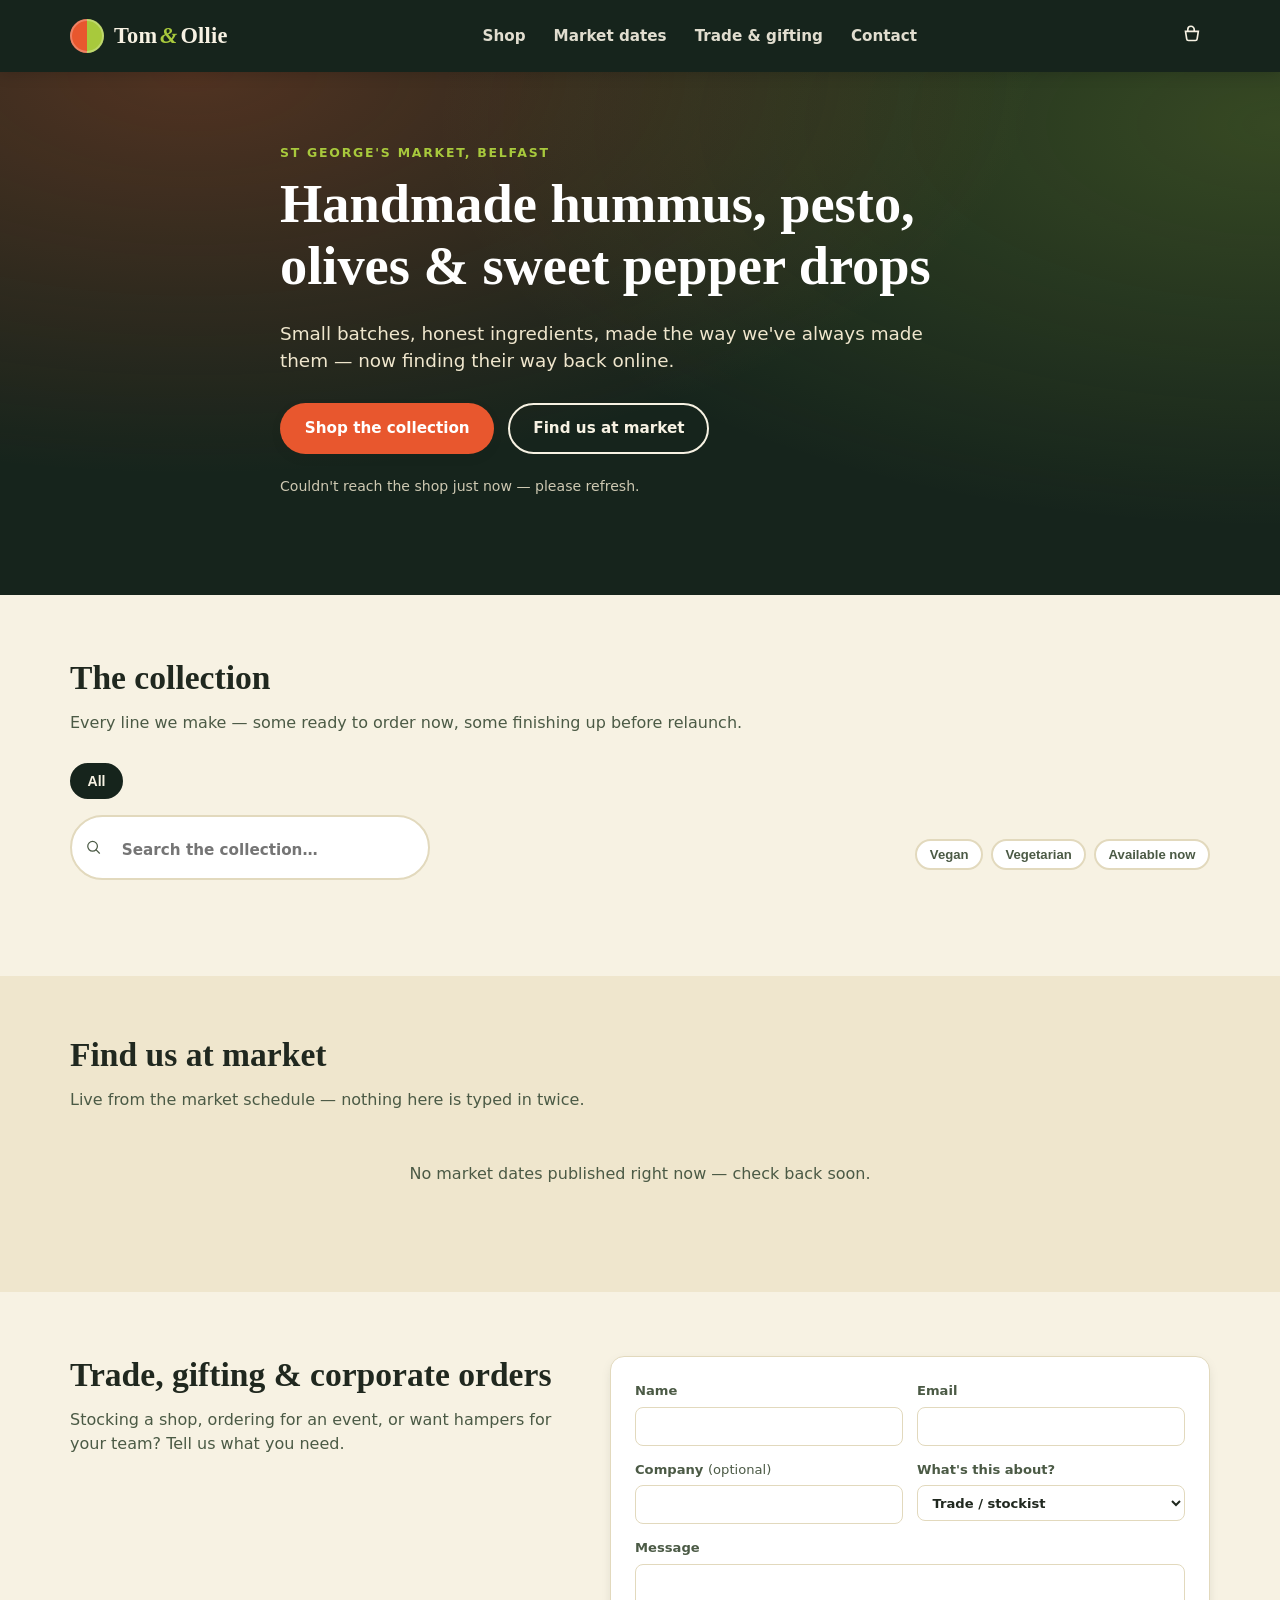
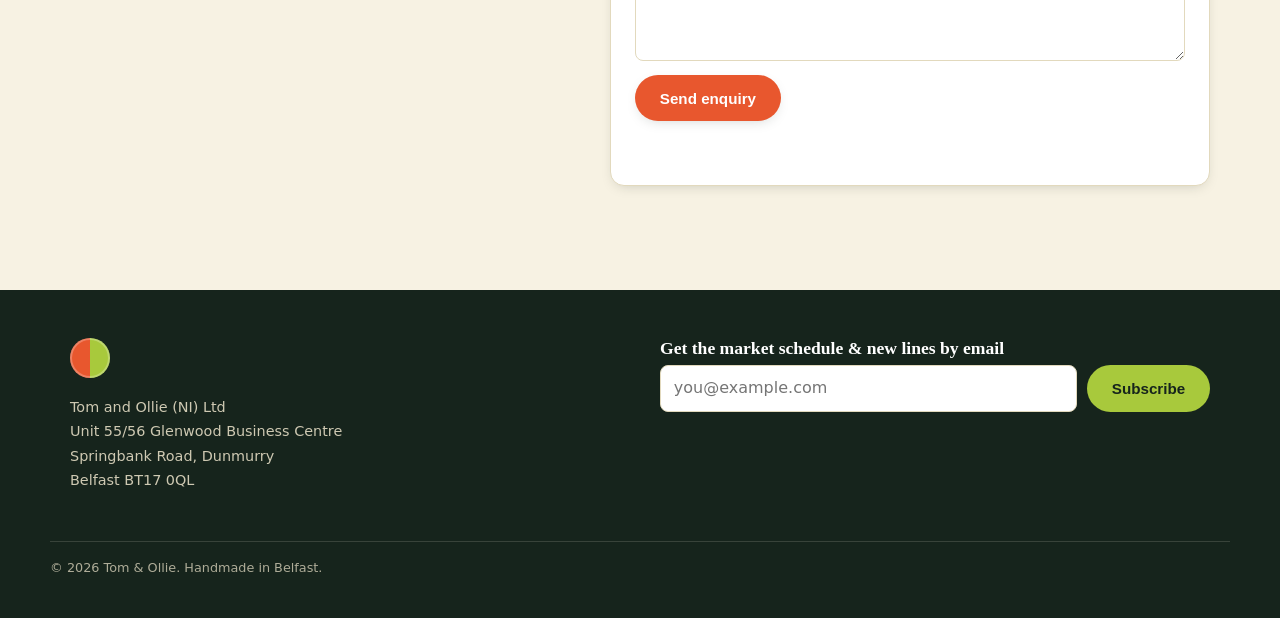
==== frontend/index.html @ d5cab0a1 "Add the storefront front end A responsive, no-build HTML/CSS/JS site in frontend/, served by the Fas" ====
<!doctype html>
<html lang="en-GB">
<head>
  <meta charset="UTF-8" />
  <meta name="viewport" content="width=device-width, initial-scale=1" />
  <title>Tom &amp; Ollie — Handmade Hummus, Pesto &amp; Olives, Belfast</title>
  <meta name="description" content="Tom & Ollie: handmade hummus, pesto, olives and sweet pepper drops from St George's Market, Belfast." />
  <link rel="stylesheet" href="css/style.css" />
</head>
<body>

  <a class="skip-link" href="#main">Skip to content</a>

  <header class="site-header" id="top">
    <div class="wrap header-row">
      <a class="brand" href="#top" aria-label="Tom & Ollie home">
        <span class="brand-mark" aria-hidden="true"></span>
        <span class="brand-word">Tom<span class="amp">&amp;</span>Ollie</span>
      </a>

      <nav class="main-nav" id="mainNav" aria-label="Main">
        <a href="#shop">Shop</a>
        <a href="#market">Market dates</a>
        <a href="#trade">Trade &amp; gifting</a>
        <a href="#contact">Contact</a>
      </nav>

      <div class="header-actions">
        <button class="basket-btn" id="basketToggle" aria-haspopup="dialog" aria-controls="basketDrawer">
          <svg viewBox="0 0 24 24" width="22" height="22" aria-hidden="true"><path fill="currentColor" d="M6 6h15l-1.5 9h-12z" opacity=".001"/><path fill="none" stroke="currentColor" stroke-width="1.8" d="M6 8h14l-1.3 8.2a2 2 0 0 1-2 1.8H9.3a2 2 0 0 1-2-1.8L6 8Zm2.5 0V6a3.5 3.5 0 0 1 7 0v2"/></svg>
          <span class="basket-count" id="basketCount" hidden>0</span>
          <span class="visually-hidden">Basket</span>
        </button>
        <button class="nav-toggle" id="navToggle" aria-expanded="false" aria-controls="mainNav" aria-label="Toggle menu">
          <span></span><span></span><span></span>
        </button>
      </div>
    </div>
  </header>

  <main id="main">

    <section class="hero">
      <div class="wrap hero-inner">
        <p class="eyebrow">St George's Market, Belfast</p>
        <h1>Handmade hummus, pesto, olives &amp; sweet pepper drops</h1>
        <p class="hero-sub">Small batches, honest ingredients, made the way we've always made them — now finding their way back online.</p>
        <div class="hero-actions">
          <a class="btn btn-primary" href="#shop">Shop the collection</a>
          <a class="btn btn-ghost" href="#market">Find us at market</a>
        </div>
        <p class="hero-status" id="heroStatus" aria-live="polite">Loading the collection…</p>
      </div>
    </section>

    <section class="shop" id="shop">
      <div class="wrap">
        <div class="shop-head">
          <h2>The collection</h2>
          <p class="muted">Every line we make — some ready to order now, some finishing up before relaunch.</p>
        </div>

        <div class="controls">
          <div class="pill-group" id="categoryPills" role="tablist" aria-label="Filter by category">
            <button class="pill is-active" data-category="" role="tab" aria-selected="true">All</button>
          </div>

          <div class="controls-row">
            <label class="search" for="searchInput">
              <svg viewBox="0 0 24 24" width="18" height="18" aria-hidden="true"><circle cx="11" cy="11" r="7" fill="none" stroke="currentColor" stroke-width="1.8"/><line x1="16.2" y1="16.2" x2="21" y2="21" stroke="currentColor" stroke-width="1.8" stroke-linecap="round"/></svg>
              <input type="search" id="searchInput" placeholder="Search the collection…" autocomplete="off" />
            </label>

            <div class="chip-group" role="group" aria-label="Dietary filters">
              <button class="chip" id="veganChip" data-flag="vegan" aria-pressed="false">Vegan</button>
              <button class="chip" id="vegChip" data-flag="vegetarian" aria-pressed="false">Vegetarian</button>
              <button class="chip" id="availableChip" data-flag="available" aria-pressed="false">Available now</button>
            </div>
          </div>
        </div>

        <p class="result-count" id="resultCount" aria-live="polite"></p>

        <div class="grid" id="productGrid" aria-live="polite"></div>
        <p class="empty-state" id="emptyState" hidden>Nothing matches that search just yet — try another term or clear the filters.</p>
      </div>
    </section>

    <section class="market" id="market">
      <div class="wrap">
        <h2>Find us at market</h2>
        <p class="muted">Live from the market schedule — nothing here is typed in twice.</p>
        <div class="event-list" id="eventList"></div>
        <p class="empty-state" id="eventEmpty" hidden>No market dates published right now — check back soon.</p>
      </div>
    </section>

    <section class="trade" id="trade">
      <div class="wrap trade-grid">
        <div>
          <h2>Trade, gifting &amp; corporate orders</h2>
          <p class="muted">Stocking a shop, ordering for an event, or want hampers for your team? Tell us what you need.</p>
        </div>
        <form id="enquiryForm" class="card-form" novalidate>
          <div class="field-row">
            <label>
              Name
              <input type="text" name="name" required maxlength="160" />
            </label>
            <label>
              Email
              <input type="email" name="email" required />
            </label>
          </div>
          <div class="field-row">
            <label>
              Company <span class="optional">(optional)</span>
              <input type="text" name="company" maxlength="200" />
            </label>
            <label>
              What's this about?
              <select name="kind">
                <option value="trade">Trade / stockist</option>
                <option value="corporate">Corporate / gifting</option>
                <option value="general">Something else</option>
              </select>
            </label>
          </div>
          <label>
            Message
            <textarea name="message" required maxlength="4000" rows="4"></textarea>
          </label>
          <button type="submit" class="btn btn-primary">Send enquiry</button>
          <p class="form-note" id="enquiryNote" role="status"></p>
        </form>
      </div>
    </section>

  </main>

  <footer class="site-footer" id="contact">
    <div class="wrap footer-grid">
      <div>
        <span class="brand-mark small" aria-hidden="true"></span>
        <p class="footer-address">
          Tom and Ollie (NI) Ltd<br />
          Unit 55/56 Glenwood Business Centre<br />
          Springbank Road, Dunmurry<br />
          Belfast BT17 0QL
        </p>
      </div>

      <form id="newsletterForm" class="newsletter">
        <h3>Get the market schedule &amp; new lines by email</h3>
        <div class="newsletter-row">
          <label class="visually-hidden" for="newsletterEmail">Email address</label>
          <input type="email" id="newsletterEmail" name="email" placeholder="you@example.com" required />
          <button type="submit" class="btn btn-lime">Subscribe</button>
        </div>
        <p class="form-note" id="newsletterNote" role="status"></p>
      </form>
    </div>
    <div class="wrap footer-bottom">
      <p>© <span id="year"></span> Tom &amp; Ollie. Handmade in Belfast.</p>
    </div>
  </footer>

  <div class="drawer-backdrop" id="drawerBackdrop" hidden></div>
  <aside class="basket-drawer" id="basketDrawer" role="dialog" aria-modal="true" aria-label="Your basket" hidden>
    <div class="drawer-head">
      <h2>Your basket</h2>
      <button class="icon-btn" id="basketClose" aria-label="Close basket">✕</button>
    </div>
    <div class="drawer-body" id="basketBody">
      <p class="empty-state" id="basketEmpty">Your basket is empty — everything you add will show up here.</p>
      <ul class="basket-lines" id="basketLines"></ul>

      <div class="basket-totals" id="basketTotals" hidden>
        <div class="row"><span>Subtotal</span><span id="basketSubtotal">£0.00</span></div>
      </div>

      <div class="quote-form" id="quoteForm" hidden>
        <h3>Delivery quote</h3>
        <div class="field-row">
          <label>
            Country
            <select id="quoteCountry">
              <option value="GB">United Kingdom</option>
              <option value="IE">Ireland</option>
            </select>
          </label>
          <label>
            Postcode
            <input type="text" id="quotePostcode" placeholder="BT1 1AA" maxlength="20" />
          </label>
        </div>
        <button class="btn btn-secondary" id="getQuoteBtn" type="button">Get delivery quote</button>
        <div id="quoteResult"></div>
      </div>

      <div class="checkout-form" id="checkoutForm" hidden>
        <h3>Delivery details</h3>
        <label>
          Full name
          <input type="text" id="ckName" maxlength="160" />
        </label>
        <label>
          Email
          <input type="email" id="ckEmail" />
        </label>
        <label>
          Address line 1
          <input type="text" id="ckLine1" maxlength="200" />
        </label>
        <label>
          Address line 2 <span class="optional">(optional)</span>
          <input type="text" id="ckLine2" maxlength="200" />
        </label>
        <div class="field-row">
          <label>
            Town / city
            <input type="text" id="ckCity" maxlength="120" />
          </label>
          <label>
            Postcode
            <input type="text" id="ckPostcode" maxlength="20" />
          </label>
        </div>
        <label class="checkbox-row">
          <input type="checkbox" id="ckGift" />
          This is a gift
        </label>
        <label id="ckGiftMsgWrap" hidden>
          Gift message <span class="optional">(optional)</span>
          <textarea id="ckGiftMsg" maxlength="500" rows="2"></textarea>
        </label>
        <button class="btn btn-primary" id="placeOrderBtn" type="button">Place order</button>
        <p class="form-note" id="orderNote" role="status"></p>
      </div>
    </div>
  </aside>

  <div class="modal-backdrop" id="modalBackdrop" hidden></div>
  <div class="product-modal" id="productModal" role="dialog" aria-modal="true" hidden>
    <button class="icon-btn modal-close" id="modalClose" aria-label="Close">✕</button>
    <div id="modalBody"></div>
  </div>

  <div class="toast" id="toast" role="status" aria-live="polite" hidden></div>

  <script src="js/app.js"></script>
</body>
</html>
---- frontend/css/style.css ----
/* Tom & Ollie — brand palette lifted from the market stall, the flyer and the
   packaging: deep forest green, the orange/lime split-circle mark, and a warm
   cream for everything that sits on top of it. */

:root {
  --forest: #16241c;
  --forest-2: #1e3226;
  --forest-3: #274031;
  --orange: #e8572e;
  --orange-dark: #c8451f;
  --lime: #a8c93c;
  --lime-dark: #8cae28;
  --cream: #f7f2e3;
  --cream-2: #efe6cd;
  --ink: #20281f;
  --ink-soft: #4b5a45;
  --line: #e2d9bd;

  --hummus: #d97a93;
  --pesto: #6f9a4c;
  --olives: #2f7f74;
  --peppers: #d98a34;

  --radius: 14px;
  --shadow: 0 10px 30px -12px rgba(22, 36, 28, 0.35);
  --shadow-sm: 0 4px 14px -6px rgba(22, 36, 28, 0.25);

  color-scheme: light;
}

* { box-sizing: border-box; }
[hidden] { display: none !important; }
html { scroll-behavior: smooth; }

body {
  margin: 0;
  background: var(--cream);
  color: var(--ink);
  font-family: "Avenir Next", "Segoe UI", system-ui, -apple-system, sans-serif;
  line-height: 1.5;
  -webkit-font-smoothing: antialiased;
}

h1, h2, h3 { font-family: Georgia, "Iowan Old Style", "Palatino Linotype", serif; margin: 0 0 .4em; line-height: 1.15; }
h1 { font-size: clamp(2rem, 5vw, 3.4rem); }
h2 { font-size: clamp(1.5rem, 3.4vw, 2.1rem); }
p { margin: 0 0 1em; }
.muted { color: var(--ink-soft); }
img { max-width: 100%; display: block; }

.wrap { max-width: 1180px; margin: 0 auto; padding-inline: 20px; }

.visually-hidden {
  position: absolute; width: 1px; height: 1px; overflow: hidden;
  clip: rect(0 0 0 0); white-space: nowrap;
}
.skip-link {
  position: absolute; left: -999px; top: 0; background: var(--orange); color: #fff;
  padding: 10px 16px; z-index: 200; border-radius: 0 0 8px 0;
}
.skip-link:focus { left: 0; }

/* -------- buttons -------- */
.btn {
  display: inline-flex; align-items: center; justify-content: center; gap: .5em;
  padding: .8em 1.5em; border-radius: 999px; border: 2px solid transparent;
  font-weight: 700; font-size: .95rem; text-decoration: none; cursor: pointer;
  transition: transform .15s ease, box-shadow .15s ease, background .15s ease, border-color .15s ease;
  white-space: nowrap;
}
.btn:active { transform: translateY(1px); }
.btn-primary { background: var(--orange); color: #fff; box-shadow: var(--shadow-sm); }
.btn-primary:hover { background: var(--orange-dark); }
.btn-primary:disabled { background: #cbb; opacity: .5; cursor: not-allowed; box-shadow: none; }
.btn-secondary { background: var(--forest); color: var(--cream); }
.btn-secondary:hover { background: var(--forest-2); }
.btn-lime { background: var(--lime); color: var(--forest); }
.btn-lime:hover { background: var(--lime-dark); }
.btn-ghost { background: transparent; border-color: var(--cream); color: var(--cream); }
.btn-ghost:hover { background: rgba(247, 242, 227, .12); }
.btn-block { width: 100%; }

.icon-btn {
  background: transparent; border: none; cursor: pointer; font-size: 1.1rem;
  color: var(--ink); width: 36px; height: 36px; border-radius: 50%;
  display: inline-flex; align-items: center; justify-content: center;
}
.icon-btn:hover { background: rgba(0,0,0,.06); }

/* -------- header -------- */
.site-header {
  position: sticky; top: 0; z-index: 60;
  background: var(--forest); color: var(--cream);
  box-shadow: 0 2px 14px rgba(0,0,0,.15);
}
.header-row { display: flex; align-items: center; justify-content: space-between; gap: 16px; height: 72px; }

.brand { display: flex; align-items: center; gap: 10px; text-decoration: none; color: var(--cream); }
.brand-mark {
  width: 34px; height: 34px; border-radius: 50%; flex: none;
  background: linear-gradient(90deg, var(--orange) 0 50%, var(--lime) 50% 100%);
  box-shadow: inset 0 0 0 2px rgba(255,255,255,.25);
}
.brand-mark.small { width: 40px; height: 40px; display: inline-block; margin-bottom: 10px; }
.brand-word { font-family: Georgia, serif; font-size: 1.4rem; font-weight: 700; letter-spacing: .01em; }
.brand-word .amp { color: var(--lime); padding: 0 .12em; font-style: italic; }

.main-nav { display: flex; gap: 28px; }
.main-nav a { color: var(--cream); text-decoration: none; font-weight: 600; font-size: .95rem; opacity: .9; }
.main-nav a:hover { opacity: 1; color: var(--lime); }

.header-actions { display: flex; align-items: center; gap: 6px; }
.basket-btn { position: relative; background: transparent; border: none; color: var(--cream); cursor: pointer; padding: 8px; border-radius: 50%; }
.basket-btn:hover { background: rgba(247,242,227,.12); }
.basket-count {
  position: absolute; top: 0; right: 0; background: var(--orange); color: #fff;
  font-size: .68rem; font-weight: 800; min-width: 18px; height: 18px; border-radius: 999px;
  display: flex; align-items: center; justify-content: center; padding: 0 4px;
}

.nav-toggle {
  display: none; flex-direction: column; justify-content: center; gap: 5px;
  width: 40px; height: 40px; background: transparent; border: none; cursor: pointer;
}
.nav-toggle span { display: block; height: 2px; width: 22px; background: var(--cream); border-radius: 2px; }

/* -------- hero -------- */
.hero {
  background:
    radial-gradient(120% 140% at 15% 0%, rgba(232,87,46,.28), transparent 55%),
    radial-gradient(120% 140% at 100% 10%, rgba(168,201,60,.22), transparent 55%),
    var(--forest);
  color: var(--cream);
  padding: 72px 0 84px;
}
.hero-inner { max-width: 760px; }
.eyebrow { text-transform: uppercase; letter-spacing: .14em; font-size: .78rem; font-weight: 700; color: var(--lime); margin-bottom: .8em; }
.hero h1 { color: #fff; }
.hero-sub { font-size: 1.15rem; color: var(--cream-2); max-width: 56ch; }
.hero-actions { display: flex; gap: 14px; flex-wrap: wrap; margin-top: 28px; }
.hero-status { margin-top: 22px; font-size: .88rem; color: var(--cream-2); opacity: .85; }

/* -------- shop controls -------- */
.shop { padding: 64px 0; }
.shop-head { margin-bottom: 28px; }

.controls { display: flex; flex-direction: column; gap: 16px; margin-bottom: 6px; }
.pill-group { display: flex; gap: 8px; flex-wrap: wrap; }
.pill {
  border: 2px solid var(--line); background: #fff; color: var(--ink);
  padding: .55em 1.1em; border-radius: 999px; font-weight: 700; font-size: .88rem;
  cursor: pointer; transition: all .15s ease;
}
.pill:hover { border-color: var(--orange); }
.pill.is-active { background: var(--forest); border-color: var(--forest); color: var(--cream); }

.controls-row { display: flex; gap: 14px; flex-wrap: wrap; align-items: center; justify-content: space-between; }
.search {
  display: flex; align-items: center; gap: 8px; background: #fff; border: 2px solid var(--line);
  border-radius: 999px; padding: .5em 1em; flex: 1 1 260px; max-width: 360px; color: var(--ink-soft);
}
.search input { border: none; outline: none; background: transparent; font-size: .95rem; width: 100%; color: var(--ink); }
.search:focus-within { border-color: var(--orange); }

.chip-group { display: flex; gap: 8px; flex-wrap: wrap; }
.chip {
  border: 2px solid var(--line); background: #fff; border-radius: 999px; padding: .45em .95em;
  font-size: .82rem; font-weight: 700; cursor: pointer; color: var(--ink-soft);
}
.chip[aria-pressed="true"] { background: var(--lime); border-color: var(--lime-dark); color: var(--forest); }

.result-count { font-size: .85rem; color: var(--ink-soft); margin: 18px 0 10px; }

/* -------- product grid -------- */
.grid {
  display: grid; grid-template-columns: repeat(auto-fill, minmax(250px, 1fr)); gap: 20px;
}
.card {
  background: #fff; border-radius: var(--radius); overflow: hidden; box-shadow: var(--shadow-sm);
  border: 1px solid var(--line); display: flex; flex-direction: column; text-align: left;
  cursor: pointer; transition: transform .15s ease, box-shadow .15s ease; padding: 0;
  animation: cardIn .28s ease both;
}
@keyframes cardIn { from { opacity: 0; transform: translateY(8px); } to { opacity: 1; transform: none; } }
.card:hover { transform: translateY(-3px); box-shadow: var(--shadow); }
.card:focus-visible { outline: 3px solid var(--orange); outline-offset: 2px; }

.card-top { height: 8px; }
.cat-hummus .card-top, .tag-hummus { background: var(--hummus); }
.cat-pesto .card-top, .tag-pesto { background: var(--pesto); }
.cat-olives .card-top, .tag-olives { background: var(--olives); }
.cat-sweet-pepper-drops .card-top, .tag-sweet-pepper-drops { background: var(--peppers); }

.card-body { padding: 18px 18px 20px; display: flex; flex-direction: column; gap: 8px; flex: 1; }
.card-cat {
  font-size: .7rem; font-weight: 800; text-transform: uppercase; letter-spacing: .07em;
  color: #fff; align-self: flex-start; padding: .25em .7em; border-radius: 999px;
}
.card-name { font-family: Georgia, serif; font-size: 1.18rem; margin: .1em 0 0; }
.card-spacer { flex: 1; }

.status-row { display: flex; align-items: center; justify-content: space-between; gap: 8px; margin-top: 6px; }
.price { font-weight: 800; font-size: 1.02rem; color: var(--ink); }
.price.muted-price { font-weight: 600; font-size: .85rem; color: var(--ink-soft); }

.badge { font-size: .72rem; font-weight: 800; padding: .3em .7em; border-radius: 999px; white-space: nowrap; }
.badge-live { background: rgba(168,201,60,.22); color: var(--lime-dark); }
.badge-soon { background: rgba(75,90,69,.1); color: var(--ink-soft); }

.diet-row { display: flex; gap: 6px; flex-wrap: wrap; }
.diet-tag {
  font-size: .68rem; font-weight: 800; border: 1.5px solid var(--lime-dark); color: var(--lime-dark);
  padding: .15em .55em; border-radius: 999px;
}

.card-actions { padding: 0 18px 18px; }
.add-btn {
  width: 100%; border-radius: 999px; border: 2px solid var(--forest); background: var(--forest);
  color: var(--cream); font-weight: 700; padding: .6em 1em; cursor: pointer; font-size: .9rem;
}
.add-btn:hover { background: var(--forest-2); }
.add-btn[disabled] { background: transparent; color: var(--ink-soft); border-color: var(--line); cursor: not-allowed; }

.empty-state { text-align: center; color: var(--ink-soft); padding: 30px 0; }

/* -------- market -------- */
.market { background: var(--cream-2); padding: 60px 0; }
.event-list { display: grid; grid-template-columns: repeat(auto-fill, minmax(220px, 1fr)); gap: 16px; margin-top: 20px; }
.event-card { background: #fff; border: 1px solid var(--line); border-radius: var(--radius); padding: 18px; }
.event-date { font-weight: 800; color: var(--orange); font-size: .85rem; margin-bottom: 4px; }
.event-title { font-family: Georgia, serif; font-size: 1.05rem; margin: 0 0 4px; }
.event-loc { font-size: .85rem; color: var(--ink-soft); }

/* -------- trade / forms -------- */
.trade { padding: 64px 0; }
.trade-grid { display: grid; grid-template-columns: 1fr 1.2fr; gap: 40px; align-items: start; }
.card-form { background: #fff; border: 1px solid var(--line); border-radius: var(--radius); padding: 24px; box-shadow: var(--shadow-sm); }
.field-row { display: grid; grid-template-columns: 1fr 1fr; gap: 14px; }

label { display: block; font-size: .82rem; font-weight: 700; color: var(--ink-soft); margin-bottom: 14px; }
.optional { font-weight: 400; text-transform: none; }
input, select, textarea {
  display: block; width: 100%; margin-top: 6px; padding: .65em .8em; border-radius: 8px;
  border: 1.5px solid var(--line); font: inherit; color: var(--ink); background: #fff;
}
input:focus, select:focus, textarea:focus { outline: none; border-color: var(--orange); }
.checkbox-row { display: flex; align-items: center; gap: 8px; }
.checkbox-row input { width: auto; margin: 0; }

.form-note { font-size: .85rem; margin-top: 10px; min-height: 1.2em; }
.form-note.ok { color: var(--lime-dark); font-weight: 700; }
.form-note.err { color: var(--orange-dark); font-weight: 700; }

/* -------- footer -------- */
.site-footer { background: var(--forest); color: var(--cream-2); padding: 48px 0 0; margin-top: 40px; }
.footer-grid { display: grid; grid-template-columns: 1fr 1fr; gap: 40px; padding-bottom: 34px; border-bottom: 1px solid rgba(247,242,227,.15); }
.footer-address { font-size: .9rem; line-height: 1.7; opacity: .85; }
.newsletter h3 { color: #fff; font-size: 1.1rem; }
.newsletter-row { display: flex; gap: 10px; flex-wrap: wrap; }
.newsletter-row input { flex: 1 1 200px; margin: 0; }
.footer-bottom { padding: 16px 0 28px; font-size: .8rem; opacity: .7; }

/* -------- basket drawer -------- */
.drawer-backdrop, .modal-backdrop {
  position: fixed; inset: 0; background: rgba(22,36,28,.45); z-index: 90; backdrop-filter: blur(1px);
}
.basket-drawer {
  position: fixed; top: 0; right: 0; bottom: 0; width: min(420px, 100vw); background: var(--cream);
  z-index: 100; box-shadow: -12px 0 30px rgba(0,0,0,.25); display: flex; flex-direction: column;
  transform: translateX(0); transition: transform .2s ease;
}
.drawer-head { display: flex; align-items: center; justify-content: space-between; padding: 18px 20px; border-bottom: 1px solid var(--line); background: var(--forest); color: var(--cream); }
.drawer-head h2 { color: #fff; margin: 0; font-size: 1.2rem; }
.drawer-head .icon-btn { color: var(--cream); }
.drawer-body { padding: 18px 20px 30px; overflow-y: auto; flex: 1; }

.basket-lines { list-style: none; margin: 0 0 12px; padding: 0; display: flex; flex-direction: column; gap: 12px; }
.basket-line { display: flex; justify-content: space-between; align-items: center; gap: 10px; border-bottom: 1px dashed var(--line); padding-bottom: 10px; }
.basket-line-name { font-weight: 700; font-size: .92rem; }
.basket-line-meta { font-size: .78rem; color: var(--ink-soft); }
.qty-stepper { display: flex; align-items: center; gap: 6px; }
.qty-stepper button { width: 26px; height: 26px; border-radius: 50%; border: 1px solid var(--line); background: #fff; cursor: pointer; font-weight: 700; }

.basket-totals .row { display: flex; justify-content: space-between; font-weight: 800; padding: 12px 0; border-top: 1px solid var(--line); }
.quote-form, .checkout-form { margin-top: 20px; padding-top: 20px; border-top: 1px solid var(--line); }
.quote-form h3, .checkout-form h3 { font-size: 1rem; }

.ship-option {
  border: 1.5px solid var(--line); border-radius: 10px; padding: 12px; margin-top: 10px;
  display: flex; justify-content: space-between; align-items: center; gap: 10px; font-size: .88rem;
}
.ship-option strong { display: block; }
.notice-banner { background: rgba(232,87,46,.1); border: 1px solid rgba(232,87,46,.35); color: var(--orange-dark); font-size: .8rem; padding: 10px 12px; border-radius: 8px; margin-top: 10px; }

/* -------- product modal -------- */
.product-modal {
  position: fixed; top: 50%; left: 50%; transform: translate(-50%, -50%); z-index: 101;
  background: #fff; border-radius: var(--radius); max-width: 560px; width: min(92vw, 560px);
  max-height: 86vh; overflow-y: auto; box-shadow: var(--shadow); padding: 32px 28px;
}
.modal-close { position: absolute; top: 10px; right: 10px; }
.modal-cat { display: inline-block; margin-bottom: 8px; }
.modal-title { margin-top: 0; }
.modal-section { margin-top: 16px; }
.modal-section h4 { margin: 0 0 4px; font-size: .78rem; text-transform: uppercase; letter-spacing: .06em; color: var(--ink-soft); }
.allergen-box { background: var(--cream-2); border-radius: 8px; padding: 12px 14px; font-size: .88rem; }

/* -------- toast -------- */
.toast {
  position: fixed; bottom: 22px; left: 50%; transform: translateX(-50%); z-index: 200;
  background: var(--forest); color: var(--cream); padding: 12px 20px; border-radius: 999px;
  font-size: .88rem; font-weight: 700; box-shadow: var(--shadow); animation: toastIn .2s ease;
}
@keyframes toastIn { from { opacity: 0; transform: translate(-50%, 8px); } to { opacity: 1; transform: translate(-50%, 0); } }

/* -------- responsive -------- */
@media (max-width: 900px) {
  .trade-grid { grid-template-columns: 1fr; }
  .footer-grid { grid-template-columns: 1fr; }
}

@media (max-width: 760px) {
  .nav-toggle { display: flex; }
  .main-nav {
    position: absolute; top: 72px; left: 0; right: 0; background: var(--forest);
    flex-direction: column; padding: 10px 20px 20px; gap: 4px;
    max-height: 0; overflow: hidden; transition: max-height .2s ease;
  }
  .main-nav.is-open { max-height: 260px; }
  .main-nav a { padding: 10px 0; border-bottom: 1px solid rgba(247,242,227,.1); }
  .field-row { grid-template-columns: 1fr; }
  .basket-drawer { width: 100vw; }
}

@media (prefers-reduced-motion: reduce) {
  html { scroll-behavior: auto; }
  * { animation-duration: .001ms !important; transition-duration: .001ms !important; }
}
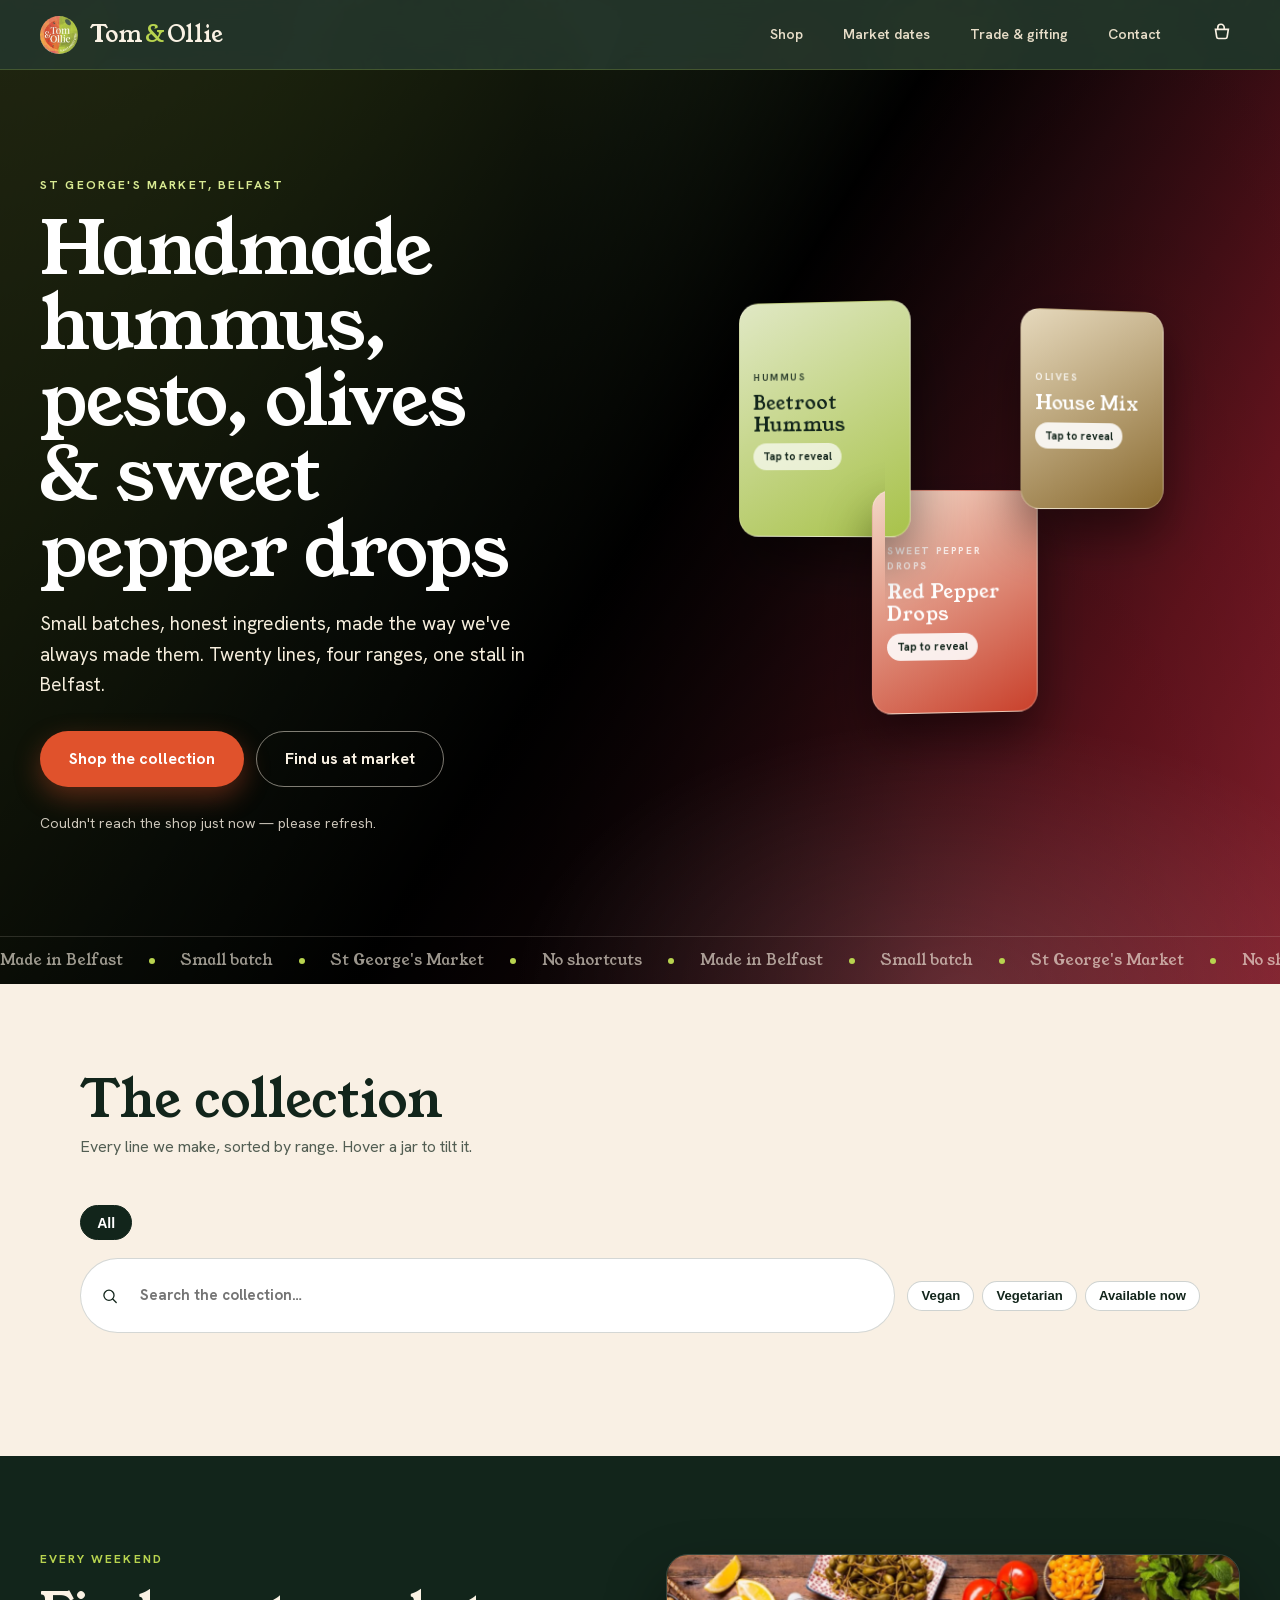
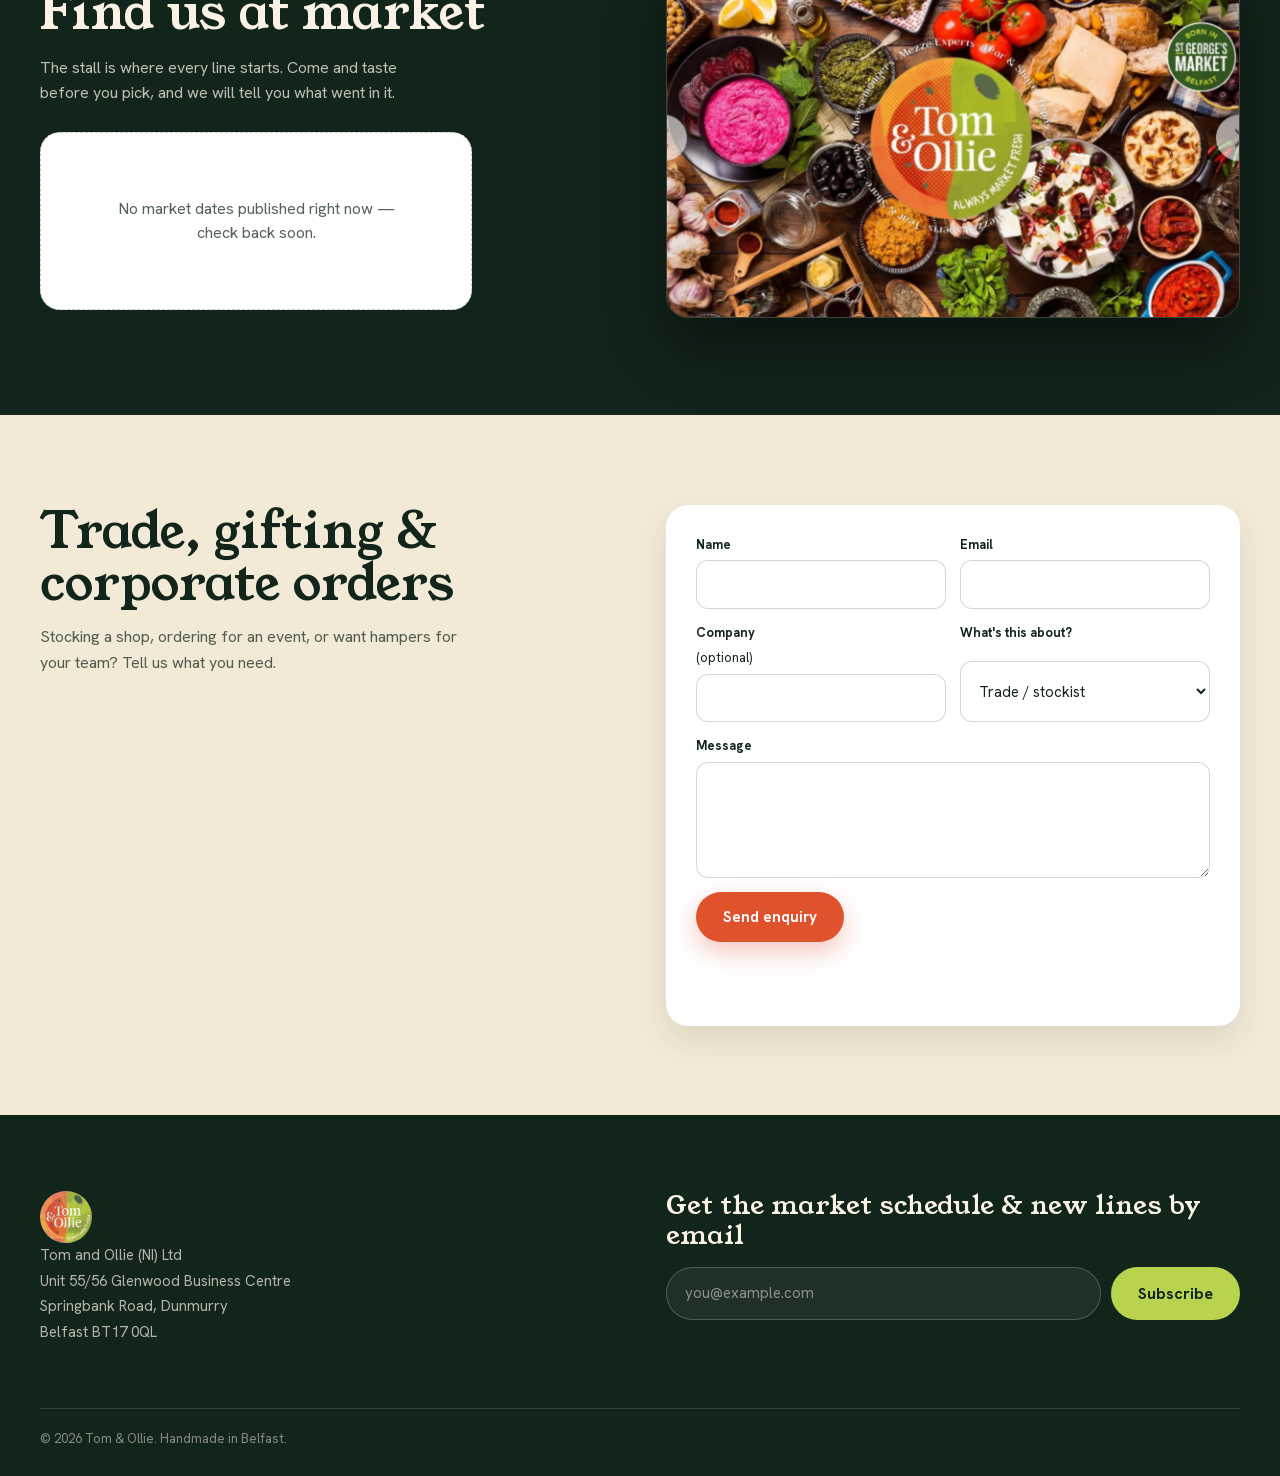
==== commit a2333c18: "Implement the Claude Design storefront redesign Recreates design_handoff_shop_redesign/ (a Claude De" ====
--- a/frontend/index.html
+++ b/frontend/index.html
@@ -5,16 +5,28 @@
   <meta name="viewport" content="width=device-width, initial-scale=1" />
   <title>Tom &amp; Ollie — Handmade Hummus, Pesto &amp; Olives, Belfast</title>
   <meta name="description" content="Tom & Ollie: handmade hummus, pesto, olives and sweet pepper drops from St George's Market, Belfast." />
+  <link rel="icon" href="data:image/svg+xml,%3Csvg xmlns='http://www.w3.org/2000/svg' viewBox='0 0 32 32'%3E%3Ccircle cx='16' cy='16' r='15' fill='%23e0522c'/%3E%3Cpath d='M16 1a15 15 0 0 1 0 30z' fill='%23b8d44f'/%3E%3C/svg%3E" />
   <link rel="stylesheet" href="css/style.css" />
 </head>
 <body>
 
+  <div class="bg-photo" aria-hidden="true"></div>
+  <div class="bg-tint" aria-hidden="true"></div>
+
+  <noscript>
+    <p style="background:#12251b;color:#faf2e4;text-align:center;padding:14px;margin:0;font-family:sans-serif;position:relative;z-index:3;">
+      This page needs JavaScript to show the catalogue, basket and checkout. Please enable it in your browser.
+    </p>
+  </noscript>
+
   <a class="skip-link" href="#main">Skip to content</a>
 
+  <div class="page">
+
   <header class="site-header" id="top">
-    <div class="wrap header-row">
+    <div class="header-row">
       <a class="brand" href="#top" aria-label="Tom & Ollie home">
-        <span class="brand-mark" aria-hidden="true"></span>
+        <span class="brand-mark-wrap"><img class="brand-mark" src="assets/logo.png" alt="" /></span>
         <span class="brand-word">Tom<span class="amp">&amp;</span>Ollie</span>
       </a>
 
@@ -27,7 +39,7 @@
 
       <div class="header-actions">
         <button class="basket-btn" id="basketToggle" aria-haspopup="dialog" aria-controls="basketDrawer">
-          <svg viewBox="0 0 24 24" width="22" height="22" aria-hidden="true"><path fill="currentColor" d="M6 6h15l-1.5 9h-12z" opacity=".001"/><path fill="none" stroke="currentColor" stroke-width="1.8" d="M6 8h14l-1.3 8.2a2 2 0 0 1-2 1.8H9.3a2 2 0 0 1-2-1.8L6 8Zm2.5 0V6a3.5 3.5 0 0 1 7 0v2"/></svg>
+          <svg viewBox="0 0 24 24" width="22" height="22" aria-hidden="true"><path fill="none" stroke="currentColor" stroke-width="1.8" d="M6 8h14l-1.3 8.2a2 2 0 0 1-2 1.8H9.3a2 2 0 0 1-2-1.8L6 8Zm2.5 0V6a3.5 3.5 0 0 1 7 0v2"/></svg>
           <span class="basket-count" id="basketCount" hidden>0</span>
           <span class="visually-hidden">Basket</span>
         </button>
@@ -41,23 +53,102 @@
   <main id="main">
 
     <section class="hero">
-      <div class="wrap hero-inner">
-        <p class="eyebrow">St George's Market, Belfast</p>
-        <h1>Handmade hummus, pesto, olives &amp; sweet pepper drops</h1>
-        <p class="hero-sub">Small batches, honest ingredients, made the way we've always made them — now finding their way back online.</p>
-        <div class="hero-actions">
-          <a class="btn btn-primary" href="#shop">Shop the collection</a>
-          <a class="btn btn-ghost" href="#market">Find us at market</a>
-        </div>
-        <p class="hero-status" id="heroStatus" aria-live="polite">Loading the collection…</p>
+      <div class="hero-scrim" aria-hidden="true"></div>
+      <div class="hero-glow" aria-hidden="true"></div>
+
+      <div class="hero-grid">
+        <div class="hero-copy">
+          <p class="eyebrow">St George's Market, Belfast</p>
+          <h1>Handmade hummus, pesto, olives &amp; sweet pepper drops</h1>
+          <p class="hero-sub">Small batches, honest ingredients, made the way we've always made them. Twenty lines, four ranges, one stall in Belfast.</p>
+          <div class="hero-actions">
+            <a class="btn btn-primary" href="#shop">Shop the collection</a>
+            <a class="btn btn-ghost" href="#market">Find us at market</a>
+          </div>
+          <p class="hero-status" id="heroStatus" aria-live="polite">Loading the collection…</p>
+        </div>
+
+        <div class="hero-visual">
+          <div class="hero-stage" id="heroStage">
+            <div class="flip-slot flip-slot--1">
+              <div class="flip-float">
+                <button type="button" class="flip-card" id="flipCard1" aria-pressed="false">
+                  <span class="flip-card-inner">
+                    <span class="flip-face flip-front" style="background:linear-gradient(150deg,#e0e8c4,#a8c24a)">
+                      <span class="flip-kicker">Hummus</span>
+                      <span class="flip-name">Beetroot Hummus</span>
+                      <span class="flip-hint" data-hint>Tap to reveal</span>
+                    </span>
+                    <span class="flip-face flip-back">
+                      <img src="assets/products/hummus-beetroot.png" alt="Beetroot Hummus pack" loading="lazy" />
+                    </span>
+                  </span>
+                  <span class="visually-hidden">Beetroot Hummus — show pack photo</span>
+                </button>
+              </div>
+            </div>
+
+            <div class="flip-slot flip-slot--2">
+              <div class="flip-float">
+                <button type="button" class="flip-card" id="flipCard2" aria-pressed="false">
+                  <span class="flip-card-inner">
+                    <span class="flip-face flip-front" style="background:linear-gradient(150deg,#f3d7c6,#c9402b)">
+                      <span class="flip-kicker">Sweet Pepper Drops</span>
+                      <span class="flip-name">Red Pepper Drops</span>
+                      <span class="flip-hint" data-hint>Tap to reveal</span>
+                    </span>
+                    <span class="flip-face flip-back">
+                      <img src="assets/products/drops-red.png" alt="Red Sweet Pepper Drops pack" loading="lazy" />
+                    </span>
+                  </span>
+                  <span class="visually-hidden">Red Pepper Drops — show pack photo</span>
+                </button>
+              </div>
+            </div>
+
+            <div class="flip-slot flip-slot--3">
+              <div class="flip-float">
+                <button type="button" class="flip-card" id="flipCard3" aria-pressed="false">
+                  <span class="flip-card-inner">
+                    <span class="flip-face flip-front" style="background:linear-gradient(150deg,#e6d9bd,#8a6a2f)">
+                      <span class="flip-kicker">Olives</span>
+                      <span class="flip-name">House Mix</span>
+                      <span class="flip-hint" data-hint>Tap to reveal</span>
+                    </span>
+                    <span class="flip-face flip-back">
+                      <img src="assets/products/olives-house-mix.png" alt="House Mix olives pack" loading="lazy" />
+                    </span>
+                  </span>
+                  <span class="visually-hidden">House Mix — show pack photo</span>
+                </button>
+              </div>
+            </div>
+          </div>
+        </div>
+      </div>
+
+      <div class="ticker" aria-hidden="true">
+        <div class="ticker-track">
+          <span class="ticker-item">Made in Belfast<span class="ticker-dot"></span></span>
+          <span class="ticker-item">Small batch<span class="ticker-dot"></span></span>
+          <span class="ticker-item">St George's Market<span class="ticker-dot"></span></span>
+          <span class="ticker-item">No shortcuts<span class="ticker-dot"></span></span>
+          <span class="ticker-item">Made in Belfast<span class="ticker-dot"></span></span>
+          <span class="ticker-item">Small batch<span class="ticker-dot"></span></span>
+          <span class="ticker-item">St George's Market<span class="ticker-dot"></span></span>
+          <span class="ticker-item">No shortcuts<span class="ticker-dot"></span></span>
+        </div>
       </div>
     </section>
 
     <section class="shop" id="shop">
       <div class="wrap">
         <div class="shop-head">
-          <h2>The collection</h2>
-          <p class="muted">Every line we make — some ready to order now, some finishing up before relaunch.</p>
+          <div>
+            <h2>The collection</h2>
+            <p class="muted">Every line we make, sorted by range. Hover a jar to tilt it.</p>
+          </div>
+          <p class="result-count" id="resultCount" aria-live="polite"></p>
         </div>
 
         <div class="controls">
@@ -79,29 +170,38 @@
           </div>
         </div>
 
-        <p class="result-count" id="resultCount" aria-live="polite"></p>
-
         <div class="grid" id="productGrid" aria-live="polite"></div>
-        <p class="empty-state" id="emptyState" hidden>Nothing matches that search just yet — try another term or clear the filters.</p>
+        <div class="empty-state" id="emptyState" hidden>
+          <p class="empty-state-title">Nothing matches that yet.</p>
+          <p class="empty-state-body">Try another range, or clear the search.</p>
+        </div>
       </div>
     </section>
 
     <section class="market" id="market">
-      <div class="wrap">
-        <h2>Find us at market</h2>
-        <p class="muted">Live from the market schedule — nothing here is typed in twice.</p>
-        <div class="event-list" id="eventList"></div>
-        <p class="empty-state" id="eventEmpty" hidden>No market dates published right now — check back soon.</p>
+      <div class="market-grid">
+        <div class="market-copy">
+          <p class="eyebrow">Every weekend</p>
+          <h2>Find us at market</h2>
+          <p class="market-body">The stall is where every line starts. Come and taste before you pick, and we will tell you what went in it.</p>
+          <div class="event-list" id="eventList"></div>
+          <p class="empty-state" id="eventEmpty" hidden>No market dates published right now — check back soon.</p>
+        </div>
+        <div class="market-photo-wrap">
+          <div class="market-photo" id="marketPhoto">
+            <img src="assets/mezze-table.png" alt="Tom &amp; Ollie mezze spread, born in St George's Market, Belfast" loading="lazy" />
+          </div>
+        </div>
       </div>
     </section>
 
     <section class="trade" id="trade">
-      <div class="wrap trade-grid">
-        <div>
+      <div class="trade-grid">
+        <div class="trade-copy">
           <h2>Trade, gifting &amp; corporate orders</h2>
           <p class="muted">Stocking a shop, ordering for an event, or want hampers for your team? Tell us what you need.</p>
         </div>
-        <form id="enquiryForm" class="card-form" novalidate>
+        <form id="enquiryForm" class="card-form">
           <div class="field-row">
             <label>
               Name
@@ -139,9 +239,9 @@
   </main>
 
   <footer class="site-footer" id="contact">
-    <div class="wrap footer-grid">
+    <div class="footer-grid">
       <div>
-        <span class="brand-mark small" aria-hidden="true"></span>
+        <span class="brand-mark-wrap"><img class="brand-mark small" src="assets/logo.png" alt="" /></span>
         <p class="footer-address">
           Tom and Ollie (NI) Ltd<br />
           Unit 55/56 Glenwood Business Centre<br />
@@ -160,9 +260,7 @@
         <p class="form-note" id="newsletterNote" role="status"></p>
       </form>
     </div>
-    <div class="wrap footer-bottom">
-      <p>© <span id="year"></span> Tom &amp; Ollie. Handmade in Belfast.</p>
-    </div>
+    <p class="footer-bottom">© <span id="year"></span> Tom &amp; Ollie. Handmade in Belfast.</p>
   </footer>
 
   <div class="drawer-backdrop" id="drawerBackdrop" hidden></div>
@@ -248,6 +346,8 @@
 
   <div class="toast" id="toast" role="status" aria-live="polite" hidden></div>
 
+  </div><!-- /.page -->
+
   <script src="js/app.js"></script>
 </body>
 </html>
--- a/frontend/css/style.css
+++ b/frontend/css/style.css
@@ -1,29 +1,69 @@
-/* Tom & Ollie — brand palette lifted from the market stall, the flyer and the
-   packaging: deep forest green, the orange/lime split-circle mark, and a warm
-   cream for everything that sits on top of it. */
+/* Tom & Ollie — redesign implemented from design_handoff_shop_redesign/README.md
+   (a Claude Design handoff): green→black→maroon hero gradient, a photographic
+   page tint, real pack-shot photography, three click-to-flip hero cards. */
+
+@font-face {
+  font-family: 'Hanken Grotesk';
+  font-style: normal;
+  font-weight: 400;
+  font-display: swap;
+  src: url('../assets/fonts/hanken-grotesk-latin.woff2') format('woff2');
+}
+@font-face {
+  font-family: 'Hanken Grotesk';
+  font-style: normal;
+  font-weight: 600;
+  font-display: swap;
+  src: url('../assets/fonts/hanken-grotesk-latin.woff2') format('woff2');
+}
+@font-face {
+  font-family: 'Hanken Grotesk';
+  font-style: normal;
+  font-weight: 700;
+  font-display: swap;
+  src: url('../assets/fonts/hanken-grotesk-latin.woff2') format('woff2');
+}
+@font-face {
+  font-family: 'Young Serif';
+  font-style: normal;
+  font-weight: 400;
+  font-display: swap;
+  src: url('../assets/fonts/young-serif-latin.woff2') format('woff2');
+}
 
 :root {
-  --forest: #16241c;
-  --forest-2: #1e3226;
-  --forest-3: #274031;
-  --orange: #e8572e;
-  --orange-dark: #c8451f;
-  --lime: #a8c93c;
-  --lime-dark: #8cae28;
-  --cream: #f7f2e3;
-  --cream-2: #efe6cd;
-  --ink: #20281f;
-  --ink-soft: #4b5a45;
-  --line: #e2d9bd;
-
-  --hummus: #d97a93;
-  --pesto: #6f9a4c;
-  --olives: #2f7f74;
-  --peppers: #d98a34;
+  /* -- design-handoff palette (see frontend/README.md "Design") -- */
+  --forest: #12251b;
+  --cream: #f9f0e4;
+  --cream-warm: #faf2e4;
+  --card: #ffffff;
+  --card-warm: #fdf8ee;
+  --card-warm-2: #efe4cf;
+  --orange: #e0522c;
+  --lime: #b8d44f;
+  --lime-hover: #c8e35c;
+  --lime-light: #d8ea92;
+  --trade-ground: rgba(240, 230, 210, .72);
+
+  /* Category accents: card top bar + tag fill */
+  --hummus: #d9607a;
+  --pesto: #5a9e4b;
+  --olives: #1f6b52;
+  --peppers: #e0892c;
+
+  /* Supplementary tokens the handoff's palette doesn't name but that the
+     basket drawer, product modal and toast (out of this redesign's scope —
+     presentation-only, per the handoff README) still rely on. Derived from
+     the same --forest RGB (18,37,27) the handoff's own alpha table uses. */
+  --ink: var(--forest);
+  --ink-soft: rgba(18, 37, 27, .72);
+  --line: rgba(18, 37, 27, .18);
+  --lime-dark: #596e22; /* readable lime-ish text on a light ground (5.7:1 on white) — plain --lime fails contrast on cream */
+  --orange-dark: #b8431f;
 
   --radius: 14px;
-  --shadow: 0 10px 30px -12px rgba(22, 36, 28, 0.35);
-  --shadow-sm: 0 4px 14px -6px rgba(22, 36, 28, 0.25);
+  --shadow: 0 10px 30px -12px rgba(18, 37, 27, .35);
+  --shadow-sm: 0 4px 14px -6px rgba(18, 37, 27, .25);
 
   color-scheme: light;
 }
@@ -35,20 +75,26 @@
 body {
   margin: 0;
   background: var(--cream);
-  color: var(--ink);
-  font-family: "Avenir Next", "Segoe UI", system-ui, -apple-system, sans-serif;
+  color: var(--forest);
+  font-family: 'Hanken Grotesk', system-ui, -apple-system, sans-serif;
   line-height: 1.5;
   -webkit-font-smoothing: antialiased;
-}
-
-h1, h2, h3 { font-family: Georgia, "Iowan Old Style", "Palatino Linotype", serif; margin: 0 0 .4em; line-height: 1.15; }
-h1 { font-size: clamp(2rem, 5vw, 3.4rem); }
-h2 { font-size: clamp(1.5rem, 3.4vw, 2.1rem); }
-p { margin: 0 0 1em; }
+  overflow-x: hidden;
+}
+
+h1, h2, h3 {
+  font-family: 'Young Serif', serif;
+  font-weight: 400; /* never bold Young Serif */
+  margin: 0 0 .4em;
+  line-height: 1.15;
+}
+h1 { font-size: clamp(38px, 7.2vw, 74px); line-height: 1.02; letter-spacing: -.02em; text-wrap: balance; }
+h2 { font-size: clamp(28px, 4.4vw, 50px); line-height: 1.05; }
+p { margin: 0 0 1em; max-width: 48ch; }
 .muted { color: var(--ink-soft); }
 img { max-width: 100%; display: block; }
 
-.wrap { max-width: 1180px; margin: 0 auto; padding-inline: 20px; }
+.wrap { max-width: 1280px; margin: 0 auto; padding-inline: clamp(16px, 4vw, 40px); }
 
 .visually-hidden {
   position: absolute; width: 1px; height: 1px; overflow: hidden;
@@ -56,62 +102,79 @@
 }
 .skip-link {
   position: absolute; left: -999px; top: 0; background: var(--orange); color: #fff;
-  padding: 10px 16px; z-index: 200; border-radius: 0 0 8px 0;
+  padding: 10px 16px; z-index: 210; border-radius: 0 0 8px 0;
 }
 .skip-link:focus { left: 0; }
+
+/* -------- page shell: fixed background photo + cream tint -------- */
+.bg-photo {
+  position: fixed; inset: 0; z-index: 0; pointer-events: none;
+  background-image: url('../assets/mezze-table.png');
+  background-size: cover; background-position: center;
+}
+.bg-tint { position: fixed; inset: 0; z-index: 1; pointer-events: none; background: var(--cream); opacity: .8; }
+.page { position: relative; z-index: 2; min-height: 100vh; }
 
 /* -------- buttons -------- */
 .btn {
   display: inline-flex; align-items: center; justify-content: center; gap: .5em;
-  padding: .8em 1.5em; border-radius: 999px; border: 2px solid transparent;
-  font-weight: 700; font-size: .95rem; text-decoration: none; cursor: pointer;
-  transition: transform .15s ease, box-shadow .15s ease, background .15s ease, border-color .15s ease;
-  white-space: nowrap;
-}
+  padding: 15px 28px; border-radius: 999px; border: 1.5px solid transparent;
+  font-family: 'Hanken Grotesk', sans-serif; font-weight: 700; font-size: 16px;
+  text-decoration: none; cursor: pointer; white-space: nowrap;
+  transition: transform .22s cubic-bezier(.2,.8,.2,1), box-shadow .22s, background .2s, border-color .2s;
+}
+.btn-primary { background: var(--orange); color: #fff; box-shadow: 0 10px 26px rgba(224,82,44,.36); }
+.btn-primary:hover { transform: translateY(-3px) scale(1.03); box-shadow: 0 18px 38px rgba(224,82,44,.48); }
+.btn-primary:active { transform: translateY(0) scale(.99); }
+.btn-primary:disabled { background: #cbb; opacity: .5; cursor: not-allowed; box-shadow: none; transform: none; }
+.btn-secondary { background: var(--forest); color: var(--cream-warm); border-color: var(--forest); }
+.btn-secondary:hover { transform: translateY(-2px); box-shadow: var(--shadow-sm); }
+.btn-lime { background: var(--lime); color: var(--forest); }
+.btn-lime:hover { background: var(--lime-hover); transform: translateY(-3px); }
+.btn-ghost { background: transparent; border-color: rgba(250,242,228,.5); color: var(--cream-warm); }
+.btn-ghost:hover { transform: translateY(-3px); border-color: var(--lime); background: rgba(184,212,79,.12); }
+.btn-block { width: 100%; }
 .btn:active { transform: translateY(1px); }
-.btn-primary { background: var(--orange); color: #fff; box-shadow: var(--shadow-sm); }
-.btn-primary:hover { background: var(--orange-dark); }
-.btn-primary:disabled { background: #cbb; opacity: .5; cursor: not-allowed; box-shadow: none; }
-.btn-secondary { background: var(--forest); color: var(--cream); }
-.btn-secondary:hover { background: var(--forest-2); }
-.btn-lime { background: var(--lime); color: var(--forest); }
-.btn-lime:hover { background: var(--lime-dark); }
-.btn-ghost { background: transparent; border-color: var(--cream); color: var(--cream); }
-.btn-ghost:hover { background: rgba(247, 242, 227, .12); }
-.btn-block { width: 100%; }
 
 .icon-btn {
   background: transparent; border: none; cursor: pointer; font-size: 1.1rem;
-  color: var(--ink); width: 36px; height: 36px; border-radius: 50%;
+  color: var(--forest); width: 36px; height: 36px; border-radius: 50%;
   display: inline-flex; align-items: center; justify-content: center;
 }
 .icon-btn:hover { background: rgba(0,0,0,.06); }
 
 /* -------- header -------- */
 .site-header {
-  position: sticky; top: 0; z-index: 60;
-  background: var(--forest); color: var(--cream);
-  box-shadow: 0 2px 14px rgba(0,0,0,.15);
-}
-.header-row { display: flex; align-items: center; justify-content: space-between; gap: 16px; height: 72px; }
-
-.brand { display: flex; align-items: center; gap: 10px; text-decoration: none; color: var(--cream); }
+  position: sticky; top: 0; z-index: 70;
+  background: rgba(18,37,27,.92); backdrop-filter: blur(14px);
+  border-bottom: 1px solid rgba(184,212,79,.22);
+}
+.header-row {
+  display: flex; align-items: center; gap: clamp(12px, 2vw, 28px);
+  padding: 14px clamp(16px, 4vw, 40px); max-width: 1280px; margin: 0 auto;
+}
+
+.brand { display: flex; align-items: center; gap: 12px; text-decoration: none; color: var(--cream-warm); flex: none; }
+.brand-mark-wrap { perspective: 600px; flex: none; }
 .brand-mark {
-  width: 34px; height: 34px; border-radius: 50%; flex: none;
-  background: linear-gradient(90deg, var(--orange) 0 50%, var(--lime) 50% 100%);
-  box-shadow: inset 0 0 0 2px rgba(255,255,255,.25);
-}
-.brand-mark.small { width: 40px; height: 40px; display: inline-block; margin-bottom: 10px; }
-.brand-word { font-family: Georgia, serif; font-size: 1.4rem; font-weight: 700; letter-spacing: .01em; }
-.brand-word .amp { color: var(--lime); padding: 0 .12em; font-style: italic; }
-
-.main-nav { display: flex; gap: 28px; }
-.main-nav a { color: var(--cream); text-decoration: none; font-weight: 600; font-size: .95rem; opacity: .9; }
-.main-nav a:hover { opacity: 1; color: var(--lime); }
+  width: 38px; height: 38px; border-radius: 50%; object-fit: contain; display: block;
+  transform-style: preserve-3d; animation: spinCoin 9s linear infinite;
+}
+.brand-mark.small { width: 52px; height: 52px; }
+.brand-word { font-family: 'Young Serif', serif; font-size: clamp(18px, 2.4vw, 23px); letter-spacing: -.01em; white-space: nowrap; }
+.brand-word .amp { color: var(--lime); padding: 0 .1em; font-style: normal; }
+
+.main-nav { display: flex; flex: 1; flex-wrap: wrap; justify-content: flex-end; gap: clamp(4px, 1.4vw, 10px); }
+.main-nav a {
+  color: #e7ddc8; text-decoration: none; font-weight: 600; font-size: 14px;
+  padding: 9px 14px; border-radius: 999px; border: 1px solid transparent;
+  transition: color .2s, background .2s, transform .2s;
+}
+.main-nav a:hover { color: var(--forest); background: var(--lime); transform: translateY(-2px); }
 
 .header-actions { display: flex; align-items: center; gap: 6px; }
-.basket-btn { position: relative; background: transparent; border: none; color: var(--cream); cursor: pointer; padding: 8px; border-radius: 50%; }
-.basket-btn:hover { background: rgba(247,242,227,.12); }
+.basket-btn { position: relative; background: transparent; border: none; color: var(--cream-warm); cursor: pointer; padding: 8px; border-radius: 50%; }
+.basket-btn:hover { background: rgba(250,242,228,.12); }
 .basket-count {
   position: absolute; top: 0; right: 0; background: var(--orange); color: #fff;
   font-size: .68rem; font-weight: 800; min-width: 18px; height: 18px; border-radius: 999px;
@@ -122,156 +185,300 @@
   display: none; flex-direction: column; justify-content: center; gap: 5px;
   width: 40px; height: 40px; background: transparent; border: none; cursor: pointer;
 }
-.nav-toggle span { display: block; height: 2px; width: 22px; background: var(--cream); border-radius: 2px; }
+.nav-toggle span { display: block; height: 2px; width: 22px; background: var(--cream-warm); border-radius: 2px; }
 
 /* -------- hero -------- */
 .hero {
-  background:
-    radial-gradient(120% 140% at 15% 0%, rgba(232,87,46,.28), transparent 55%),
-    radial-gradient(120% 140% at 100% 10%, rgba(168,201,60,.22), transparent 55%),
-    var(--forest);
-  color: var(--cream);
-  padding: 72px 0 84px;
-}
-.hero-inner { max-width: 760px; }
-.eyebrow { text-transform: uppercase; letter-spacing: .14em; font-size: .78rem; font-weight: 700; color: var(--lime); margin-bottom: .8em; }
-.hero h1 { color: #fff; }
-.hero-sub { font-size: 1.15rem; color: var(--cream-2); max-width: 56ch; }
-.hero-actions { display: flex; gap: 14px; flex-wrap: wrap; margin-top: 28px; }
-.hero-status { margin-top: 22px; font-size: .88rem; color: var(--cream-2); opacity: .85; }
+  position: relative; overflow: hidden; color: var(--cream-warm);
+  background: linear-gradient(122deg,
+    #a9c655 0%, #6d8a35 16%, #22301a 36%,
+    #000000 50%,
+    #2a0b10 62%, #6d1520 82%, #8e2230 100%);
+}
+.hero-scrim {
+  position: absolute; inset: 0; pointer-events: none;
+  background: linear-gradient(90deg, rgba(0,0,0,.82) 0%, rgba(0,0,0,.72) 42%, rgba(0,0,0,.3) 72%, rgba(0,0,0,.1) 100%);
+}
+.hero-glow {
+  position: absolute; inset: auto -10% -30% 40%; height: 60vh; pointer-events: none;
+  background: radial-gradient(closest-side, rgba(255,255,255,.12), transparent);
+  animation: glowPulse 7s ease-in-out infinite;
+}
+.hero-grid {
+  position: relative; display: grid; grid-template-columns: repeat(auto-fit, minmax(min(100%,300px), 1fr));
+  gap: clamp(28px, 5vw, 64px); align-items: center;
+  padding: clamp(44px, 8vw, 104px) clamp(16px, 4vw, 40px);
+  max-width: 1280px; margin: 0 auto;
+}
+.hero-copy { min-width: 0; animation: riseIn .7s cubic-bezier(.2,.8,.2,1) both; }
+.eyebrow { display: inline-block; text-transform: uppercase; letter-spacing: .18em; font-size: 12px; font-weight: 700; color: var(--lime-light); margin-bottom: 18px; }
+.hero h1 { color: #fff; margin: 0 0 20px; }
+.hero-sub { font-size: clamp(15px, 1.6vw, 19px); line-height: 1.6; max-width: 46ch; color: #f6eedd; margin: 0 0 30px; }
+.hero-actions { display: flex; gap: 12px; flex-wrap: wrap; }
+.hero-status { margin: 26px 0 0; font-size: 14px; color: rgba(250,242,228,.82); }
+
+/* -------- hero flip cards -------- */
+.hero-visual { position: relative; min-width: 0; min-height: clamp(300px, 42vw, 460px); display: flex; align-items: center; justify-content: center; }
+.hero-stage {
+  position: relative; perspective: 1200px; width: min(100%, 440px); height: clamp(280px, 40vw, 420px);
+  transform-style: preserve-3d; transition: transform .5s cubic-bezier(.2,.8,.2,1);
+}
+.flip-slot { position: absolute; aspect-ratio: 3/4; }
+.flip-slot--1 { top: 2%; left: 0; width: 40%; z-index: 3; transform: rotateY(-8deg); }
+.flip-slot--2 { bottom: 0; left: 31%; width: 38%; z-index: 2; transform: rotateY(7deg); }
+.flip-slot--3 { top: 4%; right: 2%; width: 34%; z-index: 1; transform: rotateY(12deg); }
+.flip-float { width: 100%; height: 100%; animation: floatY 8s ease-in-out infinite; }
+.flip-slot--2 .flip-float { animation-duration: 6.4s; animation-delay: .6s; }
+.flip-slot--3 .flip-float { animation-duration: 7.2s; animation-delay: 1.1s; }
+
+.flip-card {
+  all: unset; display: block; width: 100%; height: 100%; cursor: pointer;
+  perspective: 900px; -webkit-tap-highlight-color: transparent;
+}
+.flip-card:focus-visible .flip-card-inner { outline: 3px solid var(--lime); outline-offset: 3px; }
+.flip-card-inner {
+  display: block; position: relative; width: 100%; height: 100%; transform-style: preserve-3d;
+  transition: transform .8s cubic-bezier(.2,.8,.2,1);
+}
+.flip-card[aria-pressed="true"] .flip-card-inner { transform: rotateY(180deg); }
+
+.flip-face {
+  position: absolute; inset: 0; backface-visibility: hidden; border-radius: 20px; overflow: hidden;
+  border: 1px solid rgba(250,242,228,.28); box-shadow: 0 24px 50px rgba(0,0,0,.45);
+}
+.flip-front { display: flex; flex-direction: column; justify-content: center; gap: 8px; padding: 14px; color: #fff; }
+.flip-slot--1 .flip-front { color: var(--forest); }
+.flip-kicker { font-size: 10px; font-weight: 700; letter-spacing: .16em; text-transform: uppercase; opacity: .85; }
+.flip-name { font-family: 'Young Serif', serif; font-size: clamp(13px, 1.6vw, 19px); line-height: 1.15; }
+.flip-hint {
+  align-self: flex-start; font-size: 11px; font-weight: 700; color: var(--forest);
+  background: rgba(255,255,255,.68); padding: 5px 10px; border-radius: 999px;
+}
+.flip-slot--2 .flip-hint, .flip-slot--3 .flip-hint { background: rgba(255,255,255,.88); }
+
+.flip-back { transform: rotateY(180deg); background: var(--card-warm); display: flex; align-items: center; justify-content: center; }
+.flip-back img { width: 100%; height: 100%; object-fit: contain; padding: 8px; }
+
+/* -------- ticker -------- */
+.ticker { position: relative; border-top: 1px solid rgba(250,242,228,.14); overflow: hidden; padding: 12px 0; }
+.ticker-track { display: flex; width: max-content; animation: marquee 26s linear infinite; }
+.ticker-item {
+  display: flex; align-items: center; gap: 26px; padding-right: 26px;
+  font-family: 'Young Serif', serif; font-size: 15px; color: rgba(250,242,228,.62); white-space: nowrap;
+}
+.ticker-dot { width: 6px; height: 6px; border-radius: 999px; background: var(--lime); display: inline-block; }
 
 /* -------- shop controls -------- */
-.shop { padding: 64px 0; }
-.shop-head { margin-bottom: 28px; }
-
-.controls { display: flex; flex-direction: column; gap: 16px; margin-bottom: 6px; }
-.pill-group { display: flex; gap: 8px; flex-wrap: wrap; }
+.shop { position: relative; background: transparent; padding: clamp(44px, 7vw, 92px) clamp(16px, 4vw, 40px); }
+.shop-head {
+  display: grid; grid-template-columns: repeat(auto-fit, minmax(min(100%,260px), 1fr));
+  gap: 20px; align-items: end; margin-bottom: 30px;
+}
+.shop-head h2 { font-size: clamp(30px, 4.6vw, 52px); line-height: 1.04; margin: 0 0 8px; }
+.shop-head .muted { max-width: 44ch; }
+.result-count { font-size: 14px; font-weight: 600; color: rgba(18,37,27,.55); justify-self: start; }
+
+.controls { margin-bottom: 6px; }
+.pill-group { display: flex; flex-wrap: wrap; gap: 10px; margin-bottom: 18px; }
 .pill {
-  border: 2px solid var(--line); background: #fff; color: var(--ink);
-  padding: .55em 1.1em; border-radius: 999px; font-weight: 700; font-size: .88rem;
-  cursor: pointer; transition: all .15s ease;
-}
-.pill:hover { border-color: var(--orange); }
-.pill.is-active { background: var(--forest); border-color: var(--forest); color: var(--cream); }
-
-.controls-row { display: flex; gap: 14px; flex-wrap: wrap; align-items: center; justify-content: space-between; }
+  border: 1.5px solid rgba(18,37,27,.2); background: transparent; color: var(--forest);
+  padding: .6em 1.15em; border-radius: 999px; font-weight: 700; font-size: .88rem;
+  cursor: pointer; transition: border-color .2s, transform .2s, background .2s, color .2s;
+}
+.pill:hover { border-color: var(--forest); transform: translateY(-2px); }
+.pill.is-active { background: var(--forest); border-color: var(--forest); color: #fff; }
+.pill.is-active[data-accent="hummus"] { background: var(--hummus); border-color: var(--hummus); }
+.pill.is-active[data-accent="pesto"] { background: var(--pesto); border-color: var(--pesto); }
+.pill.is-active[data-accent="olives"] { background: var(--olives); border-color: var(--olives); }
+.pill.is-active[data-accent="sweet-pepper-drops"] { background: var(--peppers); border-color: var(--peppers); }
+
+.controls-row { display: flex; flex-wrap: wrap; gap: 12px; margin-bottom: 34px; align-items: center; }
 .search {
-  display: flex; align-items: center; gap: 8px; background: #fff; border: 2px solid var(--line);
-  border-radius: 999px; padding: .5em 1em; flex: 1 1 260px; max-width: 360px; color: var(--ink-soft);
-}
-.search input { border: none; outline: none; background: transparent; font-size: .95rem; width: 100%; color: var(--ink); }
-.search:focus-within { border-color: var(--orange); }
+  display: flex; align-items: center; gap: 8px; background: #fff; border: 1.5px solid rgba(18,37,27,.18);
+  border-radius: 999px; padding: 13px 20px; flex: 1 1 240px; min-width: 0; color: var(--forest);
+  transition: border-color .2s, box-shadow .2s;
+}
+.search input { border: none; outline: none; background: transparent; font: inherit; font-size: 15px; width: 100%; color: var(--forest); min-width: 0; }
+.search:focus-within { border-color: var(--forest); box-shadow: 0 0 0 4px rgba(184,212,79,.35); }
 
 .chip-group { display: flex; gap: 8px; flex-wrap: wrap; }
 .chip {
-  border: 2px solid var(--line); background: #fff; border-radius: 999px; padding: .45em .95em;
-  font-size: .82rem; font-weight: 700; cursor: pointer; color: var(--ink-soft);
-}
-.chip[aria-pressed="true"] { background: var(--lime); border-color: var(--lime-dark); color: var(--forest); }
-
-.result-count { font-size: .85rem; color: var(--ink-soft); margin: 18px 0 10px; }
+  border: 1.5px solid rgba(18,37,27,.2); background: #fff; border-radius: 999px; padding: .5em 1em;
+  font-size: .82rem; font-weight: 700; cursor: pointer; color: var(--forest); transition: transform .2s, border-color .2s;
+}
+.chip:hover { transform: translateY(-2px); border-color: var(--forest); }
+.chip[aria-pressed="true"] { background: var(--forest); border-color: var(--forest); color: #fff; }
 
 /* -------- product grid -------- */
 .grid {
-  display: grid; grid-template-columns: repeat(auto-fill, minmax(250px, 1fr)); gap: 20px;
+  display: grid; grid-template-columns: repeat(auto-fill, minmax(min(100%, 240px), 1fr));
+  gap: clamp(14px, 2vw, 24px); perspective: 1400px;
 }
 .card {
-  background: #fff; border-radius: var(--radius); overflow: hidden; box-shadow: var(--shadow-sm);
-  border: 1px solid var(--line); display: flex; flex-direction: column; text-align: left;
-  cursor: pointer; transition: transform .15s ease, box-shadow .15s ease; padding: 0;
-  animation: cardIn .28s ease both;
-}
-@keyframes cardIn { from { opacity: 0; transform: translateY(8px); } to { opacity: 1; transform: none; } }
-.card:hover { transform: translateY(-3px); box-shadow: var(--shadow); }
+  background: var(--card); border-radius: 18px; overflow: hidden; box-shadow: var(--shadow-sm);
+  display: flex; flex-direction: column; height: 100%; text-align: left;
+  cursor: pointer; transform-style: preserve-3d; padding: 0;
+  transition: transform .25s cubic-bezier(.2,.8,.2,1), box-shadow .25s cubic-bezier(.2,.8,.2,1);
+  animation: riseIn .5s cubic-bezier(.2,.8,.2,1) both;
+}
+.card:hover { box-shadow: 0 26px 50px rgba(18,37,27,.22); }
 .card:focus-visible { outline: 3px solid var(--orange); outline-offset: 2px; }
 
-.card-top { height: 8px; }
+.card-top { height: 5px; }
 .cat-hummus .card-top, .tag-hummus { background: var(--hummus); }
 .cat-pesto .card-top, .tag-pesto { background: var(--pesto); }
 .cat-olives .card-top, .tag-olives { background: var(--olives); }
 .cat-sweet-pepper-drops .card-top, .tag-sweet-pepper-drops { background: var(--peppers); }
 
-.card-body { padding: 18px 18px 20px; display: flex; flex-direction: column; gap: 8px; flex: 1; }
+.card-image-well {
+  position: relative; aspect-ratio: 4/3; overflow: hidden;
+  background: radial-gradient(120% 120% at 50% 12%, var(--card-warm), var(--card-warm-2));
+}
+.card-image-well img {
+  position: absolute; inset: 0; width: 100%; height: 100%; object-fit: contain; padding: 10px;
+  transition: transform .6s cubic-bezier(.2,.8,.2,1);
+}
+.card:hover .card-image-well img { transform: scale(1.07); }
 .card-cat {
-  font-size: .7rem; font-weight: 800; text-transform: uppercase; letter-spacing: .07em;
-  color: #fff; align-self: flex-start; padding: .25em .7em; border-radius: 999px;
-}
-.card-name { font-family: Georgia, serif; font-size: 1.18rem; margin: .1em 0 0; }
+  position: absolute; top: 12px; left: 12px; transform: translateZ(40px);
+  font-size: 11px; font-weight: 700; text-transform: uppercase; letter-spacing: .08em;
+  color: #fff; padding: 5px 10px; border-radius: 999px;
+}
+.card-badge {
+  position: absolute; top: 12px; right: 12px;
+  font-size: 11px; font-weight: 700; text-transform: uppercase; letter-spacing: .08em;
+  color: var(--forest); background: var(--lime); padding: 5px 10px; border-radius: 999px;
+}
+
+.card-body { padding: 18px 18px 20px; display: flex; flex-direction: column; gap: 12px; flex: 1; }
+.card-name { font-family: 'Young Serif', serif; font-weight: 400; font-size: 19px; line-height: 1.2; margin: 0; color: var(--forest); }
 .card-spacer { flex: 1; }
 
-.status-row { display: flex; align-items: center; justify-content: space-between; gap: 8px; margin-top: 6px; }
-.price { font-weight: 800; font-size: 1.02rem; color: var(--ink); }
-.price.muted-price { font-weight: 600; font-size: .85rem; color: var(--ink-soft); }
-
-.badge { font-size: .72rem; font-weight: 800; padding: .3em .7em; border-radius: 999px; white-space: nowrap; }
-.badge-live { background: rgba(168,201,60,.22); color: var(--lime-dark); }
-.badge-soon { background: rgba(75,90,69,.1); color: var(--ink-soft); }
-
+.status-row { display: flex; align-items: center; justify-content: space-between; gap: 10px; margin-top: auto; }
+.price { font-size: 13px; color: rgba(18,37,27,.55); font-weight: 600; }
+.price.muted-price { font-weight: 400; }
+
+/* diet-row/diet-tag: used by the product modal only (out of this redesign's
+   scope) — the card's own dietary/availability signal now lives in
+   .card-badge in the image well instead. */
 .diet-row { display: flex; gap: 6px; flex-wrap: wrap; }
 .diet-tag {
   font-size: .68rem; font-weight: 800; border: 1.5px solid var(--lime-dark); color: var(--lime-dark);
   padding: .15em .55em; border-radius: 999px;
 }
 
-.card-actions { padding: 0 18px 18px; }
 .add-btn {
-  width: 100%; border-radius: 999px; border: 2px solid var(--forest); background: var(--forest);
-  color: var(--cream); font-weight: 700; padding: .6em 1em; cursor: pointer; font-size: .9rem;
-}
-.add-btn:hover { background: var(--forest-2); }
-.add-btn[disabled] { background: transparent; color: var(--ink-soft); border-color: var(--line); cursor: not-allowed; }
-
-.empty-state { text-align: center; color: var(--ink-soft); padding: 30px 0; }
+  appearance: none; border: 1.5px solid rgba(18,37,27,.2); background: var(--cream-warm);
+  color: var(--forest); font-family: inherit; font-weight: 700; font-size: 13px;
+  padding: 9px 16px; border-radius: 999px; cursor: pointer; white-space: nowrap;
+  transition: background .2s, color .2s, border-color .2s;
+}
+.add-btn:hover:not([disabled]) { background: var(--forest); color: var(--cream-warm); border-color: var(--forest); }
+.add-btn[disabled] { color: var(--ink-soft); cursor: not-allowed; opacity: .7; }
+
+.empty-state {
+  text-align: center; color: var(--ink-soft); padding: clamp(32px, 6vw, 64px);
+  border: 1.5px dashed rgba(18,37,27,.25); border-radius: 20px; background: var(--card);
+}
+.empty-state-title { font-family: 'Young Serif', serif; font-size: 22px; margin: 0 0 6px; color: var(--forest); }
+.empty-state-body { font-size: 15px; color: rgba(18,37,27,.6); margin: 0; }
 
 /* -------- market -------- */
-.market { background: var(--cream-2); padding: 60px 0; }
-.event-list { display: grid; grid-template-columns: repeat(auto-fill, minmax(220px, 1fr)); gap: 16px; margin-top: 20px; }
-.event-card { background: #fff; border: 1px solid var(--line); border-radius: var(--radius); padding: 18px; }
-.event-date { font-weight: 800; color: var(--orange); font-size: .85rem; margin-bottom: 4px; }
-.event-title { font-family: Georgia, serif; font-size: 1.05rem; margin: 0 0 4px; }
-.event-loc { font-size: .85rem; color: var(--ink-soft); }
+.market { position: relative; background: var(--forest); color: var(--cream-warm); padding: clamp(44px, 7vw, 92px) clamp(16px, 4vw, 40px); overflow: hidden; }
+.market-grid {
+  display: grid; grid-template-columns: repeat(auto-fit, minmax(min(100%,280px), 1fr));
+  gap: clamp(24px, 4vw, 56px); align-items: center; max-width: 1280px; margin: 0 auto;
+}
+.market-copy { min-width: 0; }
+.market .eyebrow { color: var(--lime); }
+.market h2 { margin: 0 0 16px; }
+.market-body { font-size: 16px; line-height: 1.6; color: rgba(250,242,228,.75); max-width: 44ch; margin: 0 0 26px; }
+
+.event-list { display: grid; gap: 12px; max-width: 440px; }
+.event-card {
+  display: flex; justify-content: space-between; align-items: baseline; gap: 14px;
+  padding: 14px 18px; border-radius: 14px; background: rgba(250,242,228,.07);
+  border: 1px solid rgba(250,242,228,.14); transition: transform .2s, background .2s;
+}
+.event-card:hover { transform: translateX(6px); background: rgba(184,212,79,.14); }
+.event-title { font-weight: 600; color: var(--cream-warm); min-width: 0; }
+.event-loc { color: rgba(250,242,228,.6); font-size: 14px; white-space: nowrap; flex: none; }
+
+.market-photo-wrap { min-width: 0; perspective: 1100px; }
+.market-photo {
+  border-radius: 22px; overflow: hidden; transform-style: preserve-3d;
+  box-shadow: 0 30px 60px rgba(0,0,0,.45); border: 1px solid rgba(250,242,228,.16);
+  transition: transform .25s cubic-bezier(.2,.8,.2,1);
+}
+.market-photo img { display: block; width: 100%; height: auto; }
 
 /* -------- trade / forms -------- */
-.trade { padding: 64px 0; }
-.trade-grid { display: grid; grid-template-columns: 1fr 1.2fr; gap: 40px; align-items: start; }
-.card-form { background: #fff; border: 1px solid var(--line); border-radius: var(--radius); padding: 24px; box-shadow: var(--shadow-sm); }
-.field-row { display: grid; grid-template-columns: 1fr 1fr; gap: 14px; }
-
-label { display: block; font-size: .82rem; font-weight: 700; color: var(--ink-soft); margin-bottom: 14px; }
+.trade { background: var(--trade-ground); padding: clamp(44px, 7vw, 92px) clamp(16px, 4vw, 40px); }
+.trade-grid {
+  display: grid; grid-template-columns: repeat(auto-fit, minmax(min(100%,280px), 1fr));
+  gap: clamp(24px, 4vw, 56px); align-items: start; max-width: 1280px; margin: 0 auto;
+}
+.trade-copy h2 { margin: 0 0 14px; }
+.trade-copy .muted { font-size: 16px; line-height: 1.6; }
+.card-form {
+  min-width: 0; display: grid; gap: 14px; background: var(--card); border-radius: 22px;
+  padding: clamp(18px, 3vw, 30px); box-shadow: 0 14px 34px rgba(18,37,27,.1);
+}
+.field-row { display: grid; grid-template-columns: repeat(auto-fit, minmax(min(100%,160px), 1fr)); gap: 14px; }
+
+label { display: grid; gap: 6px; font-size: 13px; font-weight: 700; color: var(--forest); }
 .optional { font-weight: 400; text-transform: none; }
 input, select, textarea {
-  display: block; width: 100%; margin-top: 6px; padding: .65em .8em; border-radius: 8px;
-  border: 1.5px solid var(--line); font: inherit; color: var(--ink); background: #fff;
-}
-input:focus, select:focus, textarea:focus { outline: none; border-color: var(--orange); }
-.checkbox-row { display: flex; align-items: center; gap: 8px; }
+  display: block; width: 100%; min-width: 0; padding: 12px 14px; border-radius: 12px;
+  border: 1.5px solid rgba(18,37,27,.18); font: inherit; font-size: 15px; font-weight: 400;
+  color: var(--forest); background: #fff; outline: none;
+  transition: border-color .2s, box-shadow .2s;
+}
+input:focus, select:focus, textarea:focus { border-color: var(--forest); box-shadow: 0 0 0 4px rgba(184,212,79,.35); }
+textarea { resize: vertical; }
+.checkbox-row { display: flex; align-items: center; gap: 8px; grid-template-columns: none; }
 .checkbox-row input { width: auto; margin: 0; }
+
+.card-form > .btn-primary { justify-self: start; padding: 14px 26px; font-size: 15px; box-shadow: 0 10px 24px rgba(224,82,44,.32); }
+.card-form > .btn-primary:hover { box-shadow: 0 18px 34px rgba(224,82,44,.42); }
 
 .form-note { font-size: .85rem; margin-top: 10px; min-height: 1.2em; }
 .form-note.ok { color: var(--lime-dark); font-weight: 700; }
 .form-note.err { color: var(--orange-dark); font-weight: 700; }
 
 /* -------- footer -------- */
-.site-footer { background: var(--forest); color: var(--cream-2); padding: 48px 0 0; margin-top: 40px; }
-.footer-grid { display: grid; grid-template-columns: 1fr 1fr; gap: 40px; padding-bottom: 34px; border-bottom: 1px solid rgba(247,242,227,.15); }
-.footer-address { font-size: .9rem; line-height: 1.7; opacity: .85; }
-.newsletter h3 { color: #fff; font-size: 1.1rem; }
+.site-footer { background: var(--forest); color: var(--cream-warm); padding: clamp(40px, 6vw, 76px) clamp(16px, 4vw, 40px) 28px; margin-top: 0; }
+.footer-grid {
+  display: grid; grid-template-columns: repeat(auto-fit, minmax(min(100%,260px), 1fr));
+  gap: clamp(24px, 4vw, 56px); max-width: 1280px; margin: 0 auto;
+}
+.footer-address { margin: 0; font-size: 15px; line-height: 1.7; color: rgba(250,242,228,.7); }
+.newsletter h3 { font-size: clamp(20px, 2.6vw, 26px); margin: 0 0 16px; }
 .newsletter-row { display: flex; gap: 10px; flex-wrap: wrap; }
-.newsletter-row input { flex: 1 1 200px; margin: 0; }
-.footer-bottom { padding: 16px 0 28px; font-size: .8rem; opacity: .7; }
-
-/* -------- basket drawer -------- */
+.newsletter-row input {
+  flex: 1 1 200px; min-width: 0; margin: 0; border-radius: 999px; padding: 14px 18px;
+  background: rgba(250,242,228,.06); border: 1.5px solid rgba(250,242,228,.22); color: var(--cream-warm);
+}
+.newsletter-row input::placeholder { color: rgba(250,242,228,.5); }
+.newsletter-row input:focus { border-color: var(--lime); box-shadow: 0 0 0 4px rgba(184,212,79,.22); }
+.newsletter-row .btn-lime { padding: 14px 26px; }
+.footer-bottom {
+  max-width: 1280px; margin: clamp(28px, 4vw, 48px) auto 0; padding-top: 20px;
+  border-top: 1px solid rgba(250,242,228,.14); font-size: 13px; color: rgba(250,242,228,.5);
+}
+
+/* -------- basket drawer (unchanged by this redesign; tokens re-pointed) -------- */
 .drawer-backdrop, .modal-backdrop {
-  position: fixed; inset: 0; background: rgba(22,36,28,.45); z-index: 90; backdrop-filter: blur(1px);
+  position: fixed; inset: 0; background: rgba(18,37,27,.45); z-index: 90; backdrop-filter: blur(1px);
 }
 .basket-drawer {
   position: fixed; top: 0; right: 0; bottom: 0; width: min(420px, 100vw); background: var(--cream);
   z-index: 100; box-shadow: -12px 0 30px rgba(0,0,0,.25); display: flex; flex-direction: column;
   transform: translateX(0); transition: transform .2s ease;
 }
-.drawer-head { display: flex; align-items: center; justify-content: space-between; padding: 18px 20px; border-bottom: 1px solid var(--line); background: var(--forest); color: var(--cream); }
+.drawer-head { display: flex; align-items: center; justify-content: space-between; padding: 18px 20px; border-bottom: 1px solid var(--line); background: var(--forest); color: var(--cream-warm); }
 .drawer-head h2 { color: #fff; margin: 0; font-size: 1.2rem; }
-.drawer-head .icon-btn { color: var(--cream); }
+.drawer-head .icon-btn { color: var(--cream-warm); }
 .drawer-body { padding: 18px 20px 30px; overflow-y: auto; flex: 1; }
 
 .basket-lines { list-style: none; margin: 0 0 12px; padding: 0; display: flex; flex-direction: column; gap: 12px; }
@@ -283,16 +490,16 @@
 
 .basket-totals .row { display: flex; justify-content: space-between; font-weight: 800; padding: 12px 0; border-top: 1px solid var(--line); }
 .quote-form, .checkout-form { margin-top: 20px; padding-top: 20px; border-top: 1px solid var(--line); }
-.quote-form h3, .checkout-form h3 { font-size: 1rem; }
+.quote-form h3, .checkout-form h3 { font-family: 'Young Serif', serif; font-weight: 400; font-size: 1.05rem; margin: 0 0 .5em; }
 
 .ship-option {
   border: 1.5px solid var(--line); border-radius: 10px; padding: 12px; margin-top: 10px;
   display: flex; justify-content: space-between; align-items: center; gap: 10px; font-size: .88rem;
 }
 .ship-option strong { display: block; }
-.notice-banner { background: rgba(232,87,46,.1); border: 1px solid rgba(232,87,46,.35); color: var(--orange-dark); font-size: .8rem; padding: 10px 12px; border-radius: 8px; margin-top: 10px; }
-
-/* -------- product modal -------- */
+.notice-banner { background: rgba(224,82,44,.1); border: 1px solid rgba(224,82,44,.35); color: var(--orange-dark); font-size: .8rem; padding: 10px 12px; border-radius: 8px; margin-top: 10px; }
+
+/* -------- product modal (unchanged by this redesign) -------- */
 .product-modal {
   position: fixed; top: 50%; left: 50%; transform: translate(-50%, -50%); z-index: 101;
   background: #fff; border-radius: var(--radius); max-width: 560px; width: min(92vw, 560px);
@@ -302,37 +509,43 @@
 .modal-cat { display: inline-block; margin-bottom: 8px; }
 .modal-title { margin-top: 0; }
 .modal-section { margin-top: 16px; }
-.modal-section h4 { margin: 0 0 4px; font-size: .78rem; text-transform: uppercase; letter-spacing: .06em; color: var(--ink-soft); }
-.allergen-box { background: var(--cream-2); border-radius: 8px; padding: 12px 14px; font-size: .88rem; }
+.modal-section h4 { margin: 0 0 4px; font-size: .78rem; text-transform: uppercase; letter-spacing: .06em; color: var(--ink-soft); font-family: inherit; }
+.allergen-box { background: var(--card-warm-2); border-radius: 8px; padding: 12px 14px; font-size: .88rem; }
 
 /* -------- toast -------- */
 .toast {
   position: fixed; bottom: 22px; left: 50%; transform: translateX(-50%); z-index: 200;
-  background: var(--forest); color: var(--cream); padding: 12px 20px; border-radius: 999px;
+  background: var(--forest); color: var(--cream-warm); padding: 12px 20px; border-radius: 999px;
   font-size: .88rem; font-weight: 700; box-shadow: var(--shadow); animation: toastIn .2s ease;
 }
 @keyframes toastIn { from { opacity: 0; transform: translate(-50%, 8px); } to { opacity: 1; transform: translate(-50%, 0); } }
+
+/* -------- keyframes -------- */
+@keyframes floatY   { 0%,100%{transform:translate3d(0,0,0)} 50%{transform:translate3d(0,-14px,0)} }
+@keyframes spinCoin { 0%{transform:rotateY(0deg)} 100%{transform:rotateY(360deg)} }
+@keyframes riseIn   { from{opacity:0;transform:perspective(900px) translate3d(0,28px,-60px) rotateX(8deg)} to{opacity:1;transform:none} }
+@keyframes marquee  { from{transform:translateX(0)} to{transform:translateX(-50%)} }
+@keyframes glowPulse{ 0%,100%{opacity:.45} 50%{opacity:.85} }
 
 /* -------- responsive -------- */
 @media (max-width: 900px) {
-  .trade-grid { grid-template-columns: 1fr; }
   .footer-grid { grid-template-columns: 1fr; }
 }
 
 @media (max-width: 760px) {
   .nav-toggle { display: flex; }
   .main-nav {
-    position: absolute; top: 72px; left: 0; right: 0; background: var(--forest);
+    position: absolute; top: 100%; left: 0; right: 0; background: var(--forest);
     flex-direction: column; padding: 10px 20px 20px; gap: 4px;
     max-height: 0; overflow: hidden; transition: max-height .2s ease;
   }
   .main-nav.is-open { max-height: 260px; }
-  .main-nav a { padding: 10px 0; border-bottom: 1px solid rgba(247,242,227,.1); }
-  .field-row { grid-template-columns: 1fr; }
+  .main-nav a { padding: 10px 0; border-bottom: 1px solid rgba(250,242,228,.1); border-radius: 0; }
+  .main-nav a:hover { background: transparent; color: var(--lime); transform: none; }
   .basket-drawer { width: 100vw; }
 }
 
 @media (prefers-reduced-motion: reduce) {
   html { scroll-behavior: auto; }
-  * { animation-duration: .001ms !important; transition-duration: .001ms !important; }
-}
+  * { animation: none !important; transition: none !important; }
+}
